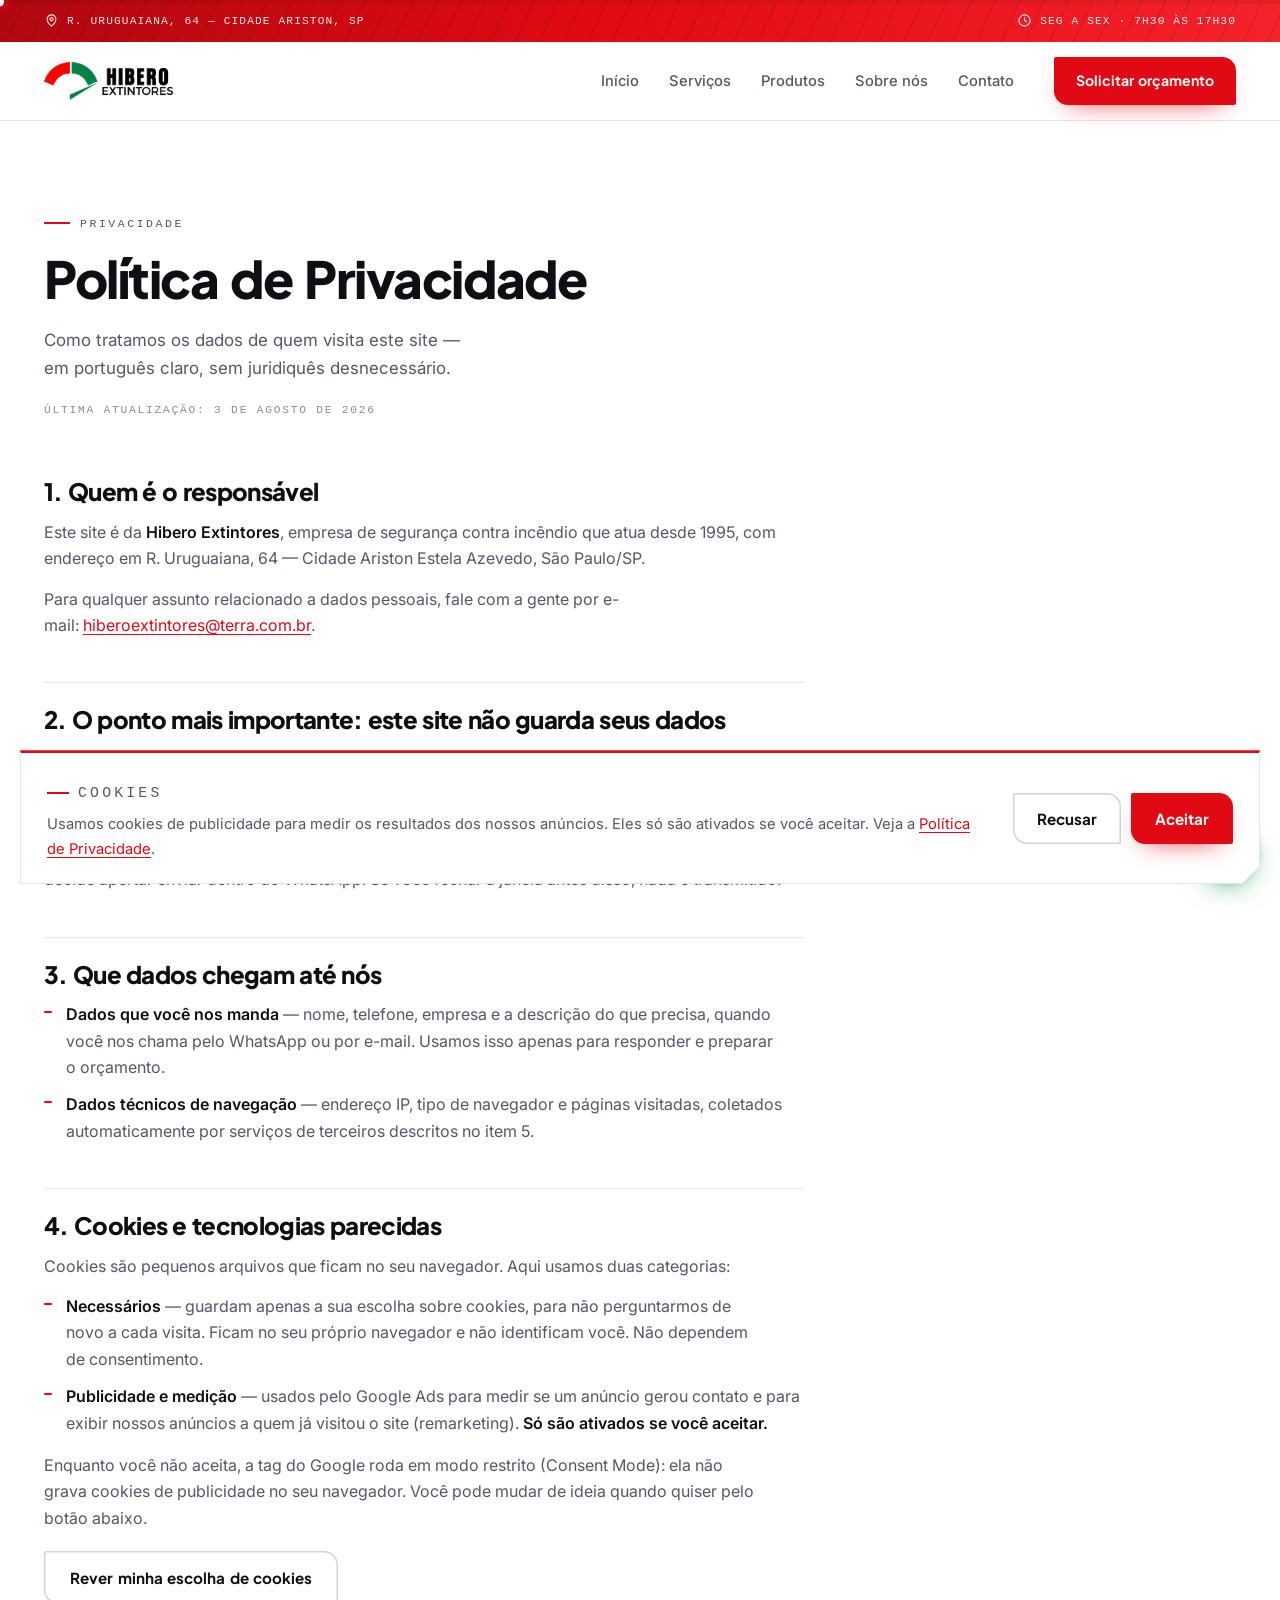
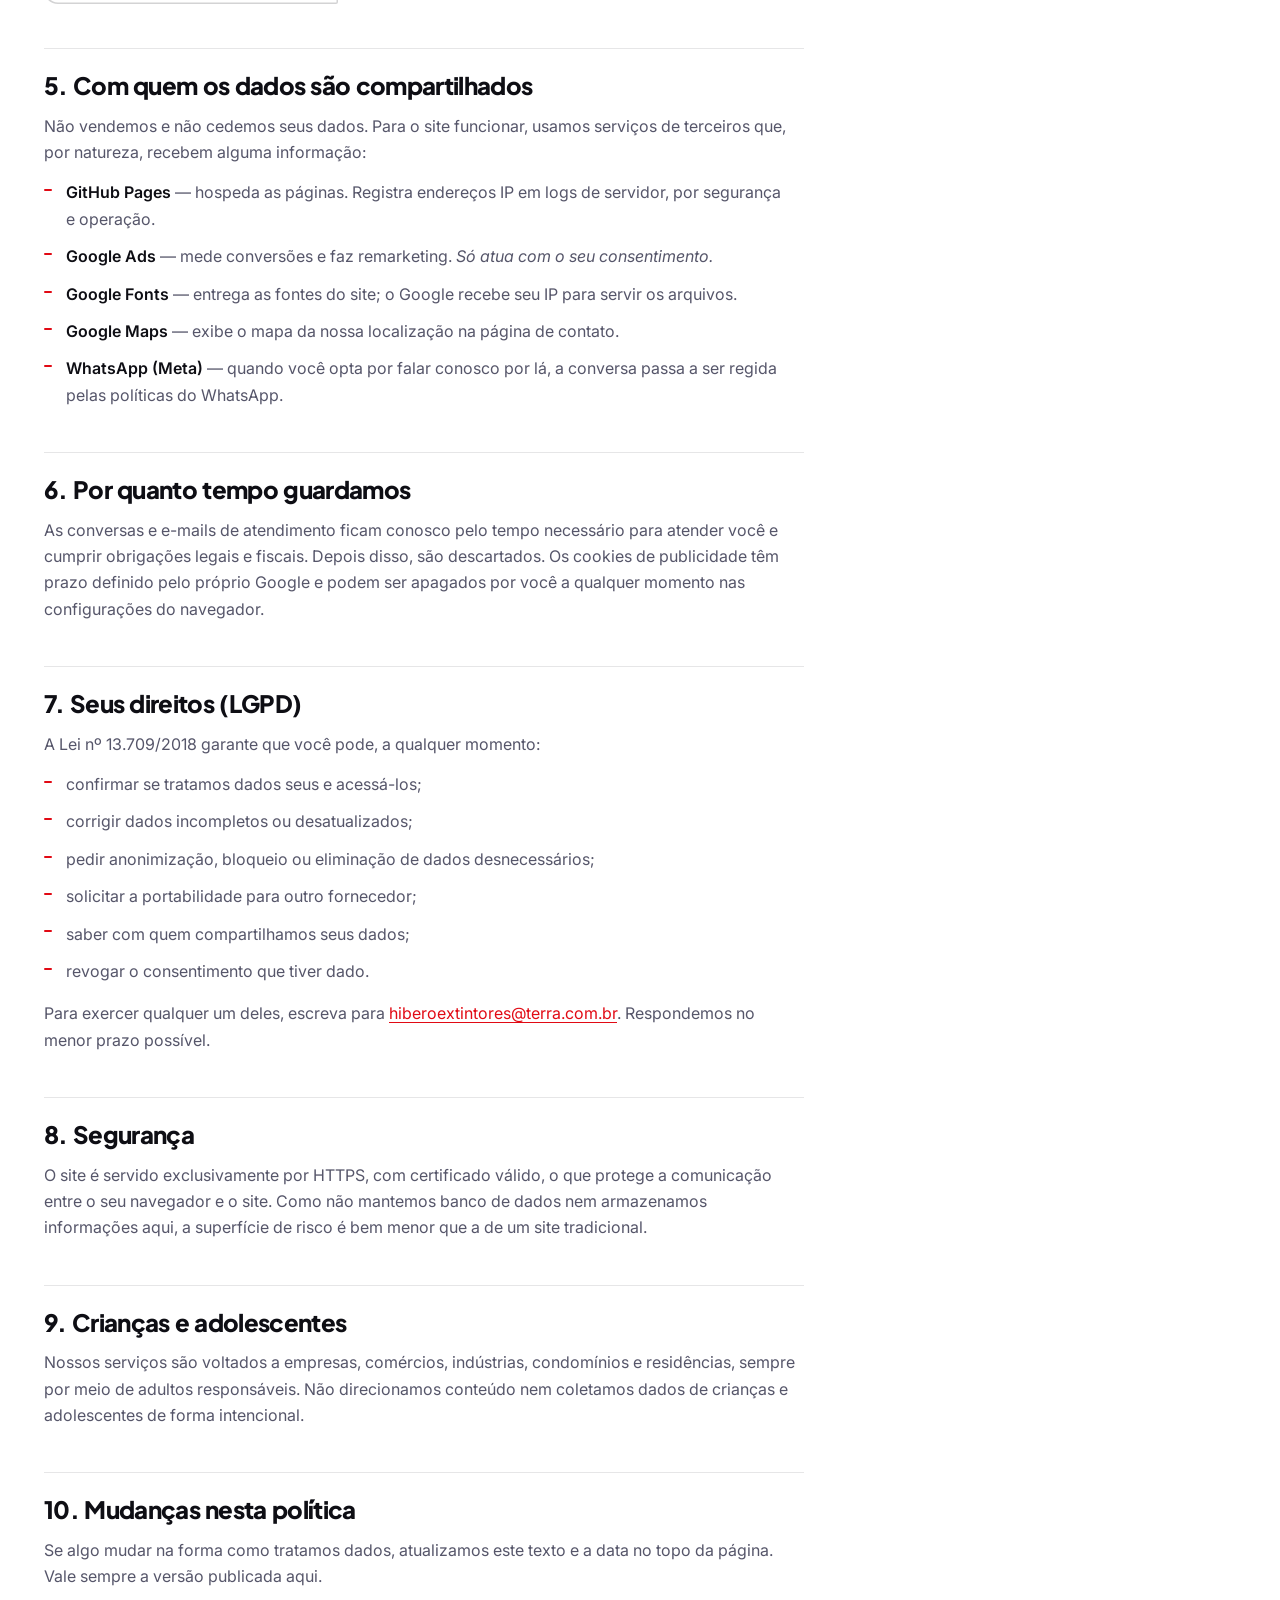
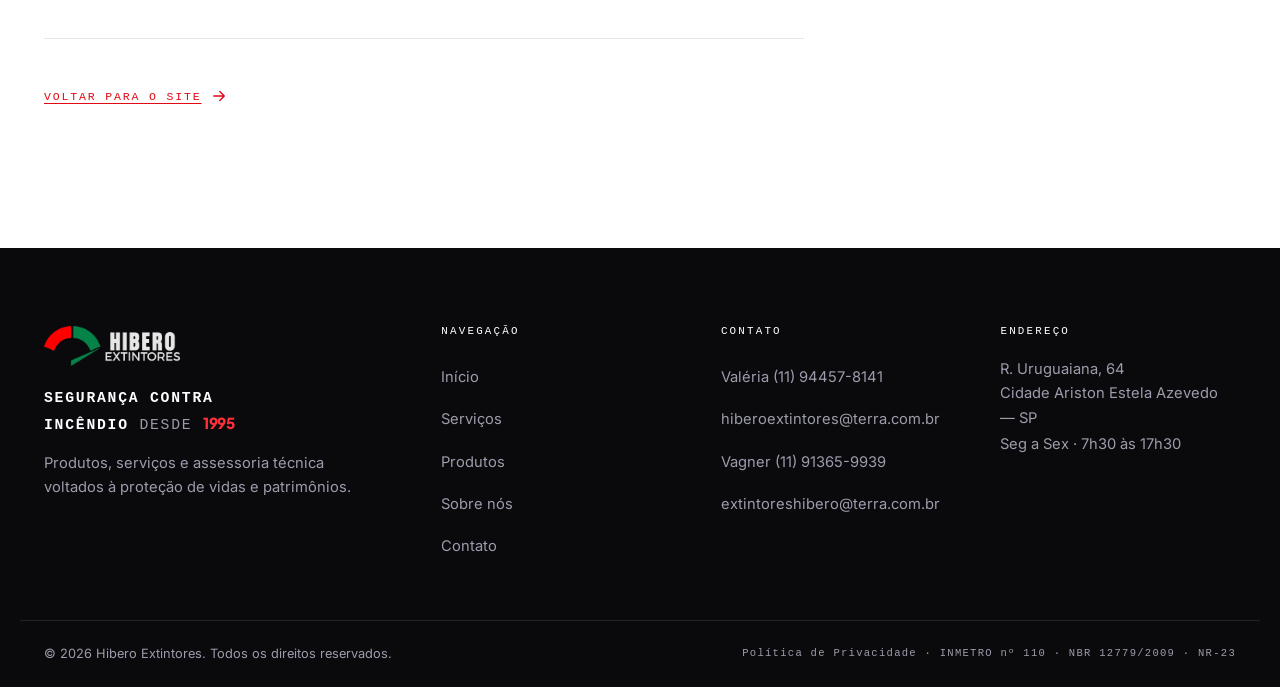
==== politica-de-privacidade.html @ 7c8c9830 "Politica de privacidade e aviso de cookies com Consent Mode v2 Consentimento nasce negado; cookie de" ====
<!DOCTYPE html>
<html lang="pt-BR">
<head>
  <meta charset="UTF-8">
  <meta name="viewport" content="width=device-width, initial-scale=1.0">

  <!-- Google tag (gtag.js) — Google Ads AW-18241339553, com Consent Mode v2.
       O consentimento começa NEGADO e só é liberado se o visitante aceitar. -->
  <script>
    window.dataLayer = window.dataLayer || [];
    function gtag(){dataLayer.push(arguments);}
    gtag('consent', 'default', {
      ad_storage: 'denied',
      ad_user_data: 'denied',
      ad_personalization: 'denied',
      analytics_storage: 'denied',
      wait_for_update: 500
    });
    try {
      if (localStorage.getItem('hibero:cookies') === 'aceito') {
        gtag('consent', 'update', {
          ad_storage: 'granted', ad_user_data: 'granted',
          ad_personalization: 'granted', analytics_storage: 'granted'
        });
      }
    } catch (e) {}
  </script>
  <script async src="https://www.googletagmanager.com/gtag/js?id=AW-18241339553"></script>
  <script>
    gtag('js', new Date());
    gtag('config', 'AW-18241339553');
  </script>

  <title>Política de Privacidade | Hibero Extintores</title>
  <meta name="description" content="Como a Hibero Extintores trata os dados de quem visita o site: o que é coletado, para quê, com quem é compartilhado e como exercer seus direitos pela LGPD.">
  <meta name="theme-color" content="#E10A14">
  <link rel="canonical" href="https://hiberoextintores.com.br/politica-de-privacidade.html">
  <meta name="robots" content="index, follow">

  <link rel="icon" type="image/png" sizes="32x32" href="img/favicon-32.png?v=1">
  <link rel="apple-touch-icon" href="img/favicon-180.png?v=1">

  <link rel="preconnect" href="https://fonts.googleapis.com">
  <link rel="preconnect" href="https://fonts.gstatic.com" crossorigin>
  <link href="https://fonts.googleapis.com/css2?family=Plus+Jakarta+Sans:wght@500;600;700;800&family=Inter:wght@400;500;600&display=swap" rel="stylesheet">

  <link rel="stylesheet" href="css/style.css?v=3">
</head>
<body>

<a class="skip-link" href="#conteudo">Pular para o conteúdo</a>
<div class="prog" aria-hidden="true"><i id="progBar"></i></div>

<div class="topbar">
  <div class="wrap topbar__in">
    <a class="topbar__item" href="index.html#contato">
      <svg viewBox="0 0 24 24" aria-hidden="true"><path d="M12 21s7-5.6 7-11a7 7 0 1 0-14 0c0 5.4 7 11 7 11Z"/><circle cx="12" cy="10" r="2.6"/></svg>
      R. Uruguaiana, 64 — Cidade Ariston, SP
    </a>
    <div class="topbar__right">
      <span class="topbar__item topbar__hours">
        <svg viewBox="0 0 24 24" aria-hidden="true"><circle cx="12" cy="12" r="9"/><path d="M12 7.4V12l3.4 2"/></svg>
        Seg a Sex · 7h30 às 17h30
      </span>
    </div>
  </div>
</div>

<header class="hdr" id="hdr">
  <div class="wrap hdr__in">
    <a class="hdr__logo" href="index.html" aria-label="Hibero Extintores — início">
      <img src="img/logo-hibero.png?v=1" alt="Hibero Extintores" width="1400" height="412">
    </a>
    <nav class="nav" id="nav" aria-label="Navegação principal">
      <a href="index.html#inicio">Início</a>
      <a href="index.html#servicos">Serviços</a>
      <a href="index.html#produtos">Produtos</a>
      <a href="index.html#sobre">Sobre nós</a>
      <a href="index.html#contato">Contato</a>
      <a class="btn btn--red nav__cta" href="index.html#contato">Solicitar orçamento</a>
    </nav>
    <a class="btn btn--red hdr__cta magnet" href="index.html#contato">Solicitar orçamento</a>
    <button class="burger" id="burger" aria-label="Abrir menu" aria-expanded="false" aria-controls="nav">
      <span></span><span></span><span></span>
    </button>
  </div>
</header>

<main id="conteudo">
  <section class="sec legal">
    <div class="wrap">
      <header class="sec__head">
        <p class="kicker is-in"><i></i>Privacidade</p>
        <h1>Política de Privacidade</h1>
        <p class="sec__lead">Como tratamos os dados de quem visita este site — em português claro, sem juridiquês desnecessário.</p>
        <p class="legal__date">Última atualização: 3 de agosto de 2026</p>
      </header>

      <div class="legal__body">

        <h2>1. Quem é o responsável</h2>
        <p>Este site é da <b>Hibero Extintores</b>, empresa de segurança contra incêndio que atua desde 1995, com endereço em R. Uruguaiana, 64 — Cidade Ariston Estela Azevedo, São Paulo/SP.</p>
        <!-- TODO cliente: incluir o CNPJ aqui quando for informado. -->
        <p>Para qualquer assunto relacionado a dados pessoais, fale com a gente por e-mail: <a href="mailto:hiberoextintores@terra.com.br">hiberoextintores@terra.com.br</a>.</p>

        <h2>2. O ponto mais importante: este site não guarda seus dados</h2>
        <p>Este site é composto apenas por páginas estáticas. <b>Não existe banco de dados, cadastro ou área de login.</b> Nada do que você digita aqui é gravado em servidor nosso.</p>
        <p>O formulário de contato funciona assim: ele monta uma mensagem com o que você preencheu e abre o <b>WhatsApp</b> com esse texto pronto. Os dados só saem do seu aparelho no momento em que <b>você</b> decide apertar enviar dentro do WhatsApp. Se você fechar a janela antes disso, nada é transmitido.</p>

        <h2>3. Que dados chegam até nós</h2>
        <ul class="legal__ul">
          <li><b>Dados que você nos manda</b> — nome, telefone, empresa e a descrição do que precisa, quando você nos chama pelo WhatsApp ou por e-mail. Usamos isso apenas para responder e preparar o orçamento.</li>
          <li><b>Dados técnicos de navegação</b> — endereço IP, tipo de navegador e páginas visitadas, coletados automaticamente por serviços de terceiros descritos no item 5.</li>
        </ul>

        <h2>4. Cookies e tecnologias parecidas</h2>
        <p>Cookies são pequenos arquivos que ficam no seu navegador. Aqui usamos duas categorias:</p>
        <ul class="legal__ul">
          <li><b>Necessários</b> — guardam apenas a sua escolha sobre cookies, para não perguntarmos de novo a cada visita. Ficam no seu próprio navegador e não identificam você. Não dependem de consentimento.</li>
          <li><b>Publicidade e medição</b> — usados pelo Google Ads para medir se um anúncio gerou contato e para exibir nossos anúncios a quem já visitou o site (remarketing). <b>Só são ativados se você aceitar.</b></li>
        </ul>
        <p>Enquanto você não aceita, a tag do Google roda em modo restrito (Consent Mode): ela não grava cookies de publicidade no seu navegador. Você pode mudar de ideia quando quiser pelo botão abaixo.</p>
        <p><button class="btn btn--outline" id="reabrirCookies" type="button">Rever minha escolha de cookies</button></p>

        <h2>5. Com quem os dados são compartilhados</h2>
        <p>Não vendemos e não cedemos seus dados. Para o site funcionar, usamos serviços de terceiros que, por natureza, recebem alguma informação:</p>
        <ul class="legal__ul">
          <li><b>GitHub Pages</b> — hospeda as páginas. Registra endereços IP em logs de servidor, por segurança e operação.</li>
          <li><b>Google Ads</b> — mede conversões e faz remarketing. <i>Só atua com o seu consentimento.</i></li>
          <li><b>Google Fonts</b> — entrega as fontes do site; o Google recebe seu IP para servir os arquivos.</li>
          <li><b>Google Maps</b> — exibe o mapa da nossa localização na página de contato.</li>
          <li><b>WhatsApp (Meta)</b> — quando você opta por falar conosco por lá, a conversa passa a ser regida pelas políticas do WhatsApp.</li>
        </ul>

        <h2>6. Por quanto tempo guardamos</h2>
        <p>As conversas e e-mails de atendimento ficam conosco pelo tempo necessário para atender você e cumprir obrigações legais e fiscais. Depois disso, são descartados. Os cookies de publicidade têm prazo definido pelo próprio Google e podem ser apagados por você a qualquer momento nas configurações do navegador.</p>

        <h2>7. Seus direitos (LGPD)</h2>
        <p>A Lei nº 13.709/2018 garante que você pode, a qualquer momento:</p>
        <ul class="legal__ul">
          <li>confirmar se tratamos dados seus e acessá-los;</li>
          <li>corrigir dados incompletos ou desatualizados;</li>
          <li>pedir anonimização, bloqueio ou eliminação de dados desnecessários;</li>
          <li>solicitar a portabilidade para outro fornecedor;</li>
          <li>saber com quem compartilhamos seus dados;</li>
          <li>revogar o consentimento que tiver dado.</li>
        </ul>
        <p>Para exercer qualquer um deles, escreva para <a href="mailto:hiberoextintores@terra.com.br">hiberoextintores@terra.com.br</a>. Respondemos no menor prazo possível.</p>

        <h2>8. Segurança</h2>
        <p>O site é servido exclusivamente por HTTPS, com certificado válido, o que protege a comunicação entre o seu navegador e o site. Como não mantemos banco de dados nem armazenamos informações aqui, a superfície de risco é bem menor que a de um site tradicional.</p>

        <h2>9. Crianças e adolescentes</h2>
        <p>Nossos serviços são voltados a empresas, comércios, indústrias, condomínios e residências, sempre por meio de adultos responsáveis. Não direcionamos conteúdo nem coletamos dados de crianças e adolescentes de forma intencional.</p>

        <h2>10. Mudanças nesta política</h2>
        <p>Se algo mudar na forma como tratamos dados, atualizamos este texto e a data no topo da página. Vale sempre a versão publicada aqui.</p>

        <p class="legal__back"><a class="lnk" href="index.html">Voltar para o site <svg viewBox="0 0 24 24"><path d="M5 12h13M13 6l6 6-6 6"/></svg></a></p>
      </div>
    </div>
  </section>
</main>

<footer class="ftr">
  <div class="wrap ftr__in">
    <div class="ftr__brand">
      <img src="img/logo-hibero-branco.png?v=1" alt="Hibero Extintores" width="1400" height="412">
      <p class="ftr__slogan"><b>Segurança contra incêndio</b> desde <em>1995</em></p>
      <p>Produtos, serviços e assessoria técnica voltados à proteção de vidas e patrimônios.</p>
    </div>

    <nav class="ftr__nav" aria-label="Navegação do rodapé">
      <h4>Navegação</h4>
      <a href="index.html#inicio">Início</a>
      <a href="index.html#servicos">Serviços</a>
      <a href="index.html#produtos">Produtos</a>
      <a href="index.html#sobre">Sobre nós</a>
      <a href="index.html#contato">Contato</a>
    </nav>

    <div class="ftr__col">
      <h4>Contato</h4>
      <a href="https://wa.me/5511944578141" target="_blank" rel="noopener">Valéria (11) 94457-8141</a>
      <a href="mailto:hiberoextintores@terra.com.br">hiberoextintores@terra.com.br</a>
      <a href="https://wa.me/5511913659939" target="_blank" rel="noopener">Vagner (11) 91365-9939</a>
      <a href="mailto:extintoreshibero@terra.com.br">extintoreshibero@terra.com.br</a>
    </div>

    <div class="ftr__col">
      <h4>Endereço</h4>
      <p>R. Uruguaiana, 64<br>Cidade Ariston Estela Azevedo — SP</p>
      <p>Seg a Sex · 7h30 às 17h30</p>
    </div>
  </div>

  <div class="wrap ftr__bar">
    <p>© <span id="yr">2026</span> Hibero Extintores. Todos os direitos reservados.</p>
    <p class="ftr__norms"><a href="politica-de-privacidade.html">Política de Privacidade</a> · INMETRO nº 110 · NBR 12779/2009 · NR-23</p>
  </div>
</footer>

<a class="wa" href="https://wa.me/5511944578141?text=Ol%C3%A1%2C%20vim%20pelo%20site%20e%20gostaria%20de%20um%20or%C3%A7amento." target="_blank" rel="noopener" aria-label="Falar no WhatsApp">
  <span class="wa__pulse" aria-hidden="true"></span>
  <svg viewBox="0 0 24 24" aria-hidden="true"><path d="M12 2a10 10 0 0 0-8.6 15L2 22l5.2-1.4A10 10 0 1 0 12 2Zm5.3 14.1c-.2.6-1.3 1.2-1.8 1.2-.5.1-1 .1-1.7-.1-.4-.1-.9-.3-1.5-.6a11 11 0 0 1-4.3-4c-.3-.5-.8-1.3-.8-2.5 0-1.2.6-1.8.9-2 .2-.3.5-.4.7-.4h.5c.2 0 .4 0 .6.5l.8 1.9c.1.2 0 .4-.1.5l-.3.4-.3.3c-.1.1-.2.3-.1.5.2.4.7 1.2 1.4 1.9.9.8 1.6 1 1.9 1.2.2.1.4 0 .5-.1l.8-.9c.2-.2.3-.2.5-.1l1.8.9c.3.1.4.2.5.3 0 .1 0 .4-.2 1Z"/></svg>
</a>

<button class="totop" id="totop" aria-label="Voltar ao topo"><svg viewBox="0 0 24 24"><path d="m6 14 6-6 6 6"/></svg></button>

<!-- Aviso de cookies -->
<div class="ck" id="ck" role="dialog" aria-live="polite" aria-label="Aviso de cookies" hidden>
  <div class="ck__in">
    <div class="ck__tx">
      <p class="ck__lb"><i></i>Cookies</p>
      <p>Usamos cookies de publicidade para medir os resultados dos nossos anúncios. Eles só são ativados se você aceitar. Veja a <a href="politica-de-privacidade.html">Política de Privacidade</a>.</p>
    </div>
    <div class="ck__btns">
      <button class="btn btn--outline" type="button" data-ck="recusado">Recusar</button>
      <button class="btn btn--red" type="button" data-ck="aceito">Aceitar</button>
    </div>
  </div>
</div>

<script src="js/main.js?v=3"></script>
</body>
</html>
---- css/style.css ----
/* =========================================================================
   Hibero Extintores — folha de estilo única

   Hierarquia de cor:
     PRIMÁRIA   vermelho da marca  — faixas, botões, acentos, tudo que vende
     SECUNDÁRIA branco / claro     — superfície dominante da página
     TERCIÁRIA  preto              — só três bandas de pontuação (produtos,
                                     clientes e rodapé) e tipografia
     APOIO      verde da marca     — confirmação (ticks, selo, status)

   O motion é sempre ligado por decisão de projeto: não há bloco
   prefers-reduced-motion desligando os loops. O cliente pediu explicitamente
   "usar e abusar" e a máquina dele tem "reduzir movimento" no sistema — se
   respeitássemos a media query, ele receberia a página parada.
   ========================================================================= */

:root{
  --red:      #E10A14;
  --red-2:    #B00810;
  --red-3:    #FF3039;
  --red-deep: #7A050B;
  --red-wash: #FFF2F2;
  --red-tint: rgba(225,10,20,.10);

  --white:    #FFFFFF;
  --paper:    #F5F6F9;
  --paper-2:  #ECEEF4;

  --ink:      #0A0A0D;
  --ink-2:    #101016;
  --ink-3:    #17171F;

  --tx:       #0E0E14;
  --tx-2:     #56566A;
  --tx-3:     #8B8B9C;
  --tx-on:    #ECECF2;
  --tx-on-2:  #9C9CAC;

  --line:     rgba(14,14,20,.10);
  --line-2:   rgba(14,14,20,.18);
  --line-on:  rgba(255,255,255,.10);
  --line-on2: rgba(255,255,255,.20);

  --green:    #00A24E;

  --mono: ui-monospace, SFMono-Regular, "SF Mono", Menlo, Consolas, monospace;
  --disp: "Plus Jakarta Sans", system-ui, sans-serif;
  --body: "Inter", system-ui, sans-serif;

  --wrap: 1240px;
  --ease:   cubic-bezier(.16,.84,.32,1);
  --ease-o: cubic-bezier(.22,1,.36,1);
  --ease-b: cubic-bezier(.34,1.56,.64,1);
}

*,*::before,*::after{ box-sizing:border-box; }

/* `clip` e NÃO `hidden`: overflow hidden no html/body cria um contêiner de
   rolagem e mata o position:sticky do header. */
html{ -webkit-text-size-adjust:100%; overflow-x:clip; }

body{
  margin:0; overflow-x:clip;
  background:var(--white);
  color:var(--tx);
  font-family:var(--body);
  font-size:16px; line-height:1.65;
  -webkit-font-smoothing:antialiased;
}

img{ max-width:100%; height:auto; display:block; }
a{ color:inherit; text-decoration:none; }
button{ font:inherit; color:inherit; }
p{ margin:0; }
ul{ margin:0; padding:0; list-style:none; }

/* A Plus Jakarta tem espaço estreito; com tracking negativo as palavras colam. */
/* `balance` distribui as linhas do título em vez de deixar uma palavra
   solta na última; `pretty` faz o mesmo com o texto corrido. */
h1,h2,h3,h4{
  font-family:var(--disp); font-weight:800; line-height:1.06;
  letter-spacing:-.028em; word-spacing:.08em; margin:0;
  text-wrap:balance;
}
p,li{ text-wrap:pretty; }

::selection{ background:var(--red); color:#fff; }

/* Parallax: o JS escreve --py e usamos a propriedade `translate`, que é
   independente de `transform`. Assim o deslocamento convive com keyframes
   que já animam transform no mesmo elemento (blob, float, etc.). */
[data-par]{ translate:0 var(--py,0px); will-change:translate; }

.wrap{ width:100%; max-width:var(--wrap); margin:0 auto; padding:0 24px; }

.skip-link{
  position:fixed; left:8px; top:8px; z-index:200;
  background:var(--red); color:#fff; padding:10px 16px; border-radius:8px;
  transform:translateY(-180%); transition:transform .3s var(--ease);
}
.skip-link:focus{ transform:none; }

:where(a,button,input,select,textarea,details>summary):focus-visible{
  outline:2px solid var(--red); outline-offset:3px; border-radius:4px;
}

/* ---------- barra de progresso de rolagem ---------- */
.prog{
  position:fixed; inset:0 0 auto 0; height:4px; z-index:130;
  background:rgba(14,14,20,.07); pointer-events:none;
}
.prog i{
  position:relative; display:block; height:100%; width:0%;
  background:linear-gradient(90deg,var(--red-2),var(--red) 55%,var(--red-3));
  box-shadow:0 0 16px rgba(225,10,20,.75);
}
.prog i::after{
  content:""; position:absolute; right:-4px; top:50%; transform:translateY(-50%);
  width:9px; height:9px; border-radius:50%; background:#fff;
  box-shadow:0 0 10px 3px rgba(225,10,20,.9);
}

/* =========================================================================
   BOTÕES
   ========================================================================= */
.btn{
  position:relative; display:inline-flex; align-items:center; justify-content:center; gap:10px;
  padding:14px 26px; border:0; border-radius:2px 14px 2px 14px; cursor:pointer;
  background:var(--red); color:#fff;
  font-family:var(--disp); font-weight:700; font-size:.95rem; letter-spacing:0; word-spacing:.1em;
  overflow:hidden; isolation:isolate; white-space:nowrap;
  transition:transform .4s var(--ease), box-shadow .4s var(--ease), color .3s;
  box-shadow:0 10px 26px -14px rgba(225,10,20,.9);
}
.btn::before{
  content:""; position:absolute; inset:0; z-index:-1; border-radius:inherit;
  background:var(--ink); transform:translateY(101%);
  transition:transform .5s var(--ease-o);
}
.btn:hover::before{ transform:translateY(0); }
.btn:hover{ transform:translateY(-3px); box-shadow:0 18px 34px -14px rgba(225,10,20,.75); }
.btn:active{ transform:translateY(-1px); }

.btn--outline{
  background:transparent; color:var(--tx); box-shadow:inset 0 0 0 1.5px var(--line-2);
}
.btn--outline::before{ background:var(--red); }
.btn--outline:hover{ color:#fff; box-shadow:inset 0 0 0 1.5px var(--red), 0 18px 34px -18px rgba(225,10,20,.7); }

.btn--ink{ background:var(--ink); color:#fff; box-shadow:0 12px 28px -14px rgba(0,0,0,.9); }
.btn--ink::before{ background:#fff; }
.btn--ink:hover{ color:var(--ink); }

.btn--lg{ padding:17px 32px; font-size:1rem; }
.btn--full{ width:100%; }
.btn__wa{ width:20px; height:20px; fill:currentColor; }

.lnk{
  display:inline-flex; align-items:center; gap:8px; margin-top:12px; padding:10px 0;
  font-family:var(--mono); font-size:.72rem; letter-spacing:.16em; text-transform:uppercase;
  color:var(--red);
}
.lnk svg{ width:18px; height:18px; fill:none; stroke:currentColor; stroke-width:1.8; stroke-linecap:round; stroke-linejoin:round; transition:transform .4s var(--ease); }
.lnk:hover svg{ transform:translateX(6px); }

/* =========================================================================
   KICKERS / CABEÇALHOS
   ========================================================================= */
.kicker{
  display:inline-flex; align-items:flex-start; gap:10px; margin:0 0 18px;
  font-family:var(--mono); font-size:.72rem; letter-spacing:.22em; text-transform:uppercase;
  color:var(--tx-2);
}
.kicker i{
  width:26px; height:2px; margin-top:.72em; flex:0 0 26px; display:block;
  background:var(--red); transform-origin:left; transform:scaleX(0);
  transition:transform .7s var(--ease-o) .1s;
}
.is-in .kicker i,.kicker.is-in i{ transform:scaleX(1); }
.kicker--red{ color:var(--red); }

.sec{ position:relative; padding:118px 0; background:var(--white); }
.sec--alt{ background:var(--paper); }
.sec--ink{ background:var(--ink); color:var(--tx-on); }
.sec--ink h2,.sec--ink h3{ color:#fff; }
.sec--ink .kicker{ color:var(--tx-on-2); }
.sec--ink .sec__lead{ color:var(--tx-on-2); }

.sec__head{ max-width:780px; margin-bottom:60px; }
.sec__head h2{ font-size:clamp(2.05rem,4.6vw,3.3rem); }
.sec__lead{ margin-top:22px; color:var(--tx-2); font-size:1.06rem; max-width:62ch; text-wrap:balance; }
.sec__head--center{ margin-left:auto; margin-right:auto; text-align:center; }
.sec__head--center .kicker{ justify-content:center; }
.sec__head--row{ display:flex; align-items:flex-end; justify-content:space-between; gap:32px; max-width:none; }
.sec__head--row h2{ max-width:16ch; }

/* título palavra a palavra + varredura de brilho.
   line-height:1.3 (em vez do 1.06 herdado de h1-h4): a Plus Jakarta Sans em
   800 tem ascent+descent ~1.26em — com 1.06 a caixa de cada palavra fica
   MENOR que a fonte precisa, e o overflow:hidden por palavra (necessário
   pro efeito de revelação) cortava a cauda do "ç" e o laço do "g". Medido
   pixel a pixel (hidden vs. overflow:visible da mesma palavra): o corte
   desaparece a partir de 1.28; 1.3 dá uma folga de segurança. */
.split{ line-height:1.3; }
.split span{ display:inline-block; overflow:hidden; vertical-align:top; }
.split span > i{
  display:inline-block; font-style:normal;
  transform:translateY(110%) rotate(4deg); opacity:0;
  transition:transform 1s var(--ease-o), opacity .8s ease;
  transition-delay:calc(var(--wi) * 62ms);
}
.split.is-in span > i{ transform:none; opacity:1; }

/* =========================================================================
   SISTEMA DE REVELAÇÃO — deslocamentos generosos, para a entrada ser VISTA
   ========================================================================= */
.reveal{
  opacity:0;
  transition:opacity .9s var(--ease-o), transform 1.05s var(--ease-o), clip-path .95s var(--ease-o), filter .9s ease;
  transform:translateY(46px);
}
.reveal--up  { transform:translateY(70px) scale(.97); }
.reveal--l   { transform:translateX(-70px); }
.reveal--r   { transform:translateX(70px); }
.reveal--zoom{ transform:scale(.86); filter:blur(6px); }
.reveal--clip{ clip-path:inset(0 100% 0 0); transform:translateY(24px); }
.reveal.is-in{ opacity:1; transform:none; clip-path:inset(0 0 0 0); filter:none; }

/* =========================================================================
   ÍCONES — caixa com canto cortado e aresta vermelha
   ========================================================================= */
.ico{
  width:56px; height:56px; flex:0 0 auto; position:relative;
  display:grid; place-items:center;
  background:var(--red-wash);
  clip-path:polygon(0 0, calc(100% - 15px) 0, 100% 15px, 100% 100%, 15px 100%, 0 calc(100% - 15px));
  box-shadow:inset 3px 0 0 var(--red);
  transition:background .4s var(--ease), box-shadow .4s;
}
.ico svg{ width:27px; height:27px; fill:none; stroke:var(--red); stroke-width:1.7; stroke-linecap:round; stroke-linejoin:round; transition:stroke .4s; }
.sec--ink .ico,.clients .ico{ background:rgba(255,255,255,.06); box-shadow:inset 3px 0 0 var(--red); }
.sec--ink .ico svg{ stroke:#fff; }

/* =========================================================================
   TOPBAR — faixa vermelha (primária)
   ========================================================================= */
.topbar{
  position:relative; z-index:101; overflow:hidden;
  background:linear-gradient(100deg,var(--red-2),var(--red) 46%,var(--red-3) 130%);
  color:#fff; font-size:.79rem;
}
.topbar::after{
  content:""; position:absolute; inset:0; pointer-events:none;
  background:repeating-linear-gradient(115deg,rgba(0,0,0,.14) 0 1px,transparent 1px 22px);
  animation:stripeSlide 18s linear infinite;
}
@keyframes stripeSlide{ to{ background-position:220px 0; } }
.topbar__in{ display:flex; align-items:center; justify-content:space-between; gap:20px; min-height:42px; position:relative; z-index:1; }
.topbar__right{ display:flex; align-items:center; gap:22px; }
.topbar__item{
  display:inline-flex; align-items:center; gap:8px; padding:11px 0; white-space:nowrap;
  font-family:var(--mono); font-size:.7rem; letter-spacing:.1em; text-transform:uppercase;
  color:rgba(255,255,255,.92); transition:color .25s, transform .25s var(--ease);
}
.topbar__item svg{ width:15px; height:15px; fill:none; stroke:currentColor; stroke-width:1.7; stroke-linecap:round; stroke-linejoin:round; }
.topbar__item svg.fill{ fill:currentColor; stroke:none; }
a.topbar__item:hover{ color:#fff; transform:translateY(-1px); }
.topbar__wa{ padding:9px 14px; border-radius:999px; background:rgba(0,0,0,.22); }

/* =========================================================================
   HEADER
   ========================================================================= */
/* z-index acima da topbar: o menu lateral mora dentro do header, então sem
   isso ele abriria POR BAIXO da faixa vermelha. */
.hdr{
  position:sticky; top:0; z-index:110;
  background:rgba(255,255,255,.82);
  backdrop-filter:blur(18px) saturate(160%);
  -webkit-backdrop-filter:blur(18px) saturate(160%);
  border-bottom:1px solid var(--line);
  transition:background .35s, box-shadow .35s;
}
.hdr__in{ display:flex; align-items:center; gap:26px; height:78px; transition:height .4s var(--ease); }
.hdr.is-stuck{ background:rgba(255,255,255,.95); box-shadow:0 14px 34px -26px rgba(14,14,20,.6); }
.hdr.is-stuck .hdr__in{ height:64px; }

.hdr__logo img{ height:38px; width:auto; transition:height .4s var(--ease), transform .4s var(--ease); }
.hdr.is-stuck .hdr__logo img{ height:32px; }
.hdr__logo:hover img{ transform:scale(1.04); }

.nav{ position:relative; display:flex; align-items:center; gap:2px; margin-left:auto; }
.nav__ink{
  position:absolute; left:0; top:50%; height:32px; width:0; margin-top:-16px;
  background:var(--red-tint); border-radius:999px; z-index:0;
  transition:transform .55s var(--ease-o), width .55s var(--ease-o), opacity .3s;
  opacity:0;
}
.nav__ink.is-on{ opacity:1; }
.nav > a{
  position:relative; z-index:1; padding:9px 14px; border-radius:999px;
  font-size:.92rem; font-weight:500; color:var(--tx-2);
  transition:color .3s;
}
.nav > a:hover{ color:var(--red); }
.nav > a.is-active{ color:var(--red); font-weight:600; }
.nav__cta{ display:none; }

.hdr__cta{ padding:12px 22px; font-size:.88rem; }

.burger{
  position:relative; display:none; width:46px; height:46px; margin-left:auto;
  background:transparent; border:1.5px solid var(--line-2); border-radius:12px;
  cursor:pointer; padding:0; place-items:center;
}
.burger span{ display:block; width:20px; height:2px; background:var(--tx); border-radius:2px; transition:transform .35s var(--ease), opacity .25s; }
.burger span + span{ margin-top:5px; }
/* as duas barras vão para o centro absoluto antes de girar: no grid elas
   cruzavam fora do meio e o "X" saía com cara de ">". */
.burger.is-open span:nth-child(1),
.burger.is-open span:nth-child(3){ position:absolute; top:50%; left:50%; margin:0; }
.burger.is-open span:nth-child(1){ transform:translate(-50%,-50%) rotate(45deg); }
.burger.is-open span:nth-child(2){ opacity:0; }
.burger.is-open span:nth-child(3){ transform:translate(-50%,-50%) rotate(-45deg); }

/* =========================================================================
   HERO — claro, com painel vermelho
   ========================================================================= */
.hero{
  position:relative; overflow:hidden;
  background:linear-gradient(175deg,var(--white) 0%,var(--paper) 62%,var(--paper-2) 100%);
  padding:clamp(38px,5vw,64px) 0 clamp(150px,15vw,190px);
}
.hero__dust{ position:absolute; inset:0; width:100%; height:100%; pointer-events:none; }
.hero__mesh{
  position:absolute; inset:0; pointer-events:none; opacity:.55;
  background-image:linear-gradient(var(--line) 1px,transparent 1px),linear-gradient(90deg,var(--line) 1px,transparent 1px);
  background-size:64px 64px;
  mask-image:radial-gradient(circle at 62% 40%, #000 5%, transparent 68%);
  -webkit-mask-image:radial-gradient(circle at 62% 40%, #000 5%, transparent 68%);
}
.hero__blob{
  position:absolute; right:-8%; top:-14%; width:52vw; height:52vw; max-width:760px; max-height:760px;
  pointer-events:none; border-radius:46% 54% 40% 60% / 52% 44% 56% 48%;
  background:radial-gradient(circle at 38% 34%, rgba(225,10,20,.16), rgba(225,10,20,.03) 62%, transparent 74%);
  animation:blob 22s ease-in-out infinite;
}
@keyframes blob{
  0%,100%{ border-radius:46% 54% 40% 60% / 52% 44% 56% 48%; transform:rotate(0) scale(1); }
  50%    { border-radius:60% 40% 56% 44% / 44% 58% 42% 56%; transform:rotate(12deg) scale(1.07); }
}
.hero__in{ position:relative; z-index:2; }

/* slogan principal — assinatura da marca, em selo (saiu da topbar) */
.hero__slogan{
  display:inline-flex; align-items:center; gap:0; margin:0 0 38px; overflow:hidden;
  background:#fff; border:1px solid var(--line);
  clip-path:polygon(0 0, 100% 0, 100% calc(100% - 12px), calc(100% - 12px) 100%, 0 100%);
  box-shadow:0 18px 40px -32px rgba(14,14,20,.7);
}
.hero__sloganRule{
  display:block; width:6px; align-self:stretch; background:linear-gradient(180deg,var(--red),var(--red-2));
  transform-origin:top; transform:scaleY(0);
  animation:ruleIn 1s var(--ease-o) .2s forwards;
}
@keyframes ruleIn{ to{ transform:scaleY(1); } }
.hero__sloganTx{
  padding:11px 4px 11px 18px;
  font-family:var(--mono); font-size:.7rem; letter-spacing:.2em; text-transform:uppercase;
  color:var(--tx-2);
}
.hero__slogan b{ color:var(--tx); font-weight:600; }
.hero__slogan em{
  font-style:normal; font-family:var(--disp); font-weight:800; font-size:1.15rem;
  letter-spacing:-.03em; color:var(--red); padding:0 20px 0 8px;
}

.hero__slides{ position:relative; min-height:min(452px,54vh); }

.slide{
  position:absolute; inset:0;
  display:grid; grid-template-columns:1.1fr .9fr; align-items:center; gap:48px;
  opacity:0; visibility:hidden; pointer-events:none;
  transition:opacity .8s var(--ease), visibility .8s;
}
.slide.is-active{ opacity:1; visibility:visible; pointer-events:auto; position:relative; }

.slide__text h1{ font-size:clamp(2.5rem,5.8vw,4.4rem); max-width:15ch; }
.slide__lead{ margin-top:24px; max-width:52ch; color:var(--tx-2); font-size:1.08rem; }
.slide__chips{ display:flex; flex-wrap:wrap; gap:9px; margin-top:28px; }
.slide__chips li{
  padding:8px 15px; border-radius:999px; border:1px solid var(--line-2);
  font-family:var(--mono); font-size:.68rem; letter-spacing:.12em; text-transform:uppercase;
  color:var(--tx-2); background:rgba(255,255,255,.7);
}
.slide.is-active .slide__lead,
.slide.is-active .slide__chips li,
.slide.is-active .kicker{ animation:fadeUp .85s var(--ease-o) both; }
.slide.is-active .kicker{ animation-delay:.05s; }
.slide.is-active .slide__lead{ animation-delay:.3s; }
.slide.is-active .slide__chips li{ animation-delay:calc(.4s + var(--i,0) * .08s); }
@keyframes fadeUp{ from{ opacity:0; transform:translateY(24px); } to{ opacity:1; transform:none; } }

.slide__art{ position:relative; margin:0; display:grid; place-items:center; min-height:340px; }
.art__panel{
  position:absolute; inset:5% 2% 5% 8%;
  background:linear-gradient(150deg,var(--red-2),var(--red) 52%,var(--red-3));
  clip-path:polygon(26% 0, 100% 0, 100% 74%, 74% 100%, 0 100%, 0 26%);
  box-shadow:0 44px 74px -40px rgba(225,10,20,.7);
}
/* moldura fina deslocada — dá profundidade e tira a cara de retângulo */
.art__panel::after{
  content:""; position:absolute; inset:14px;
  border:1px solid rgba(255,255,255,.34);
  clip-path:polygon(25% 0, 100% 0, 100% 75%, 75% 100%, 0 100%, 0 25%);
}
.slide.is-active .art__panel{ animation:panelIn 1.05s var(--ease-o) both; }
@keyframes panelIn{ from{ opacity:0; transform:translateX(38px) rotate(2deg); } to{ opacity:1; transform:none; } }
.art__ring{
  position:absolute; width:min(330px,74%); aspect-ratio:1; border-radius:50%;
  border:1.5px solid rgba(255,255,255,.38);
}
.art__ring--2{ width:min(430px,96%); border-style:dashed; border-color:rgba(255,255,255,.22); animation:spin 46s linear infinite; }
@keyframes spin{ to{ transform:rotate(360deg); } }
.slide__art img{
  position:relative; z-index:2; max-height:min(390px,44vh); width:auto;
  filter:drop-shadow(0 34px 44px rgba(0,0,0,.42));
}
.slide.is-active .slide__art img{ animation:artIn 1.2s var(--ease-o) both .16s, float 7s ease-in-out infinite 1.3s; }
@keyframes artIn{ from{ opacity:0; transform:translateY(40px) scale(.92); } to{ opacity:1; transform:none; } }
@keyframes float{ 0%,100%{ transform:translateY(0); } 50%{ transform:translateY(-15px); } }

.hero__bottom{ display:flex; align-items:center; justify-content:space-between; flex-wrap:wrap; gap:24px; margin-top:46px; }
.hero__actions{ display:flex; flex-wrap:wrap; gap:14px; }

.hero__dots{ display:flex; flex-wrap:wrap; gap:8px; }
.hero__dots button{
  position:relative; display:flex; align-items:center; gap:10px;
  padding:10px 17px 10px 15px; border:1px solid var(--line-2); border-radius:999px;
  background:rgba(255,255,255,.72); cursor:pointer; overflow:hidden;
  font-family:var(--mono); font-size:.68rem; letter-spacing:.14em; text-transform:uppercase; color:var(--tx-2);
  transition:color .3s, border-color .3s, background .3s;
}
.hero__dots button i{ width:7px; height:7px; border-radius:50%; background:var(--tx-3); transition:background .3s, transform .3s; }
.hero__dots button::after{
  content:""; position:absolute; left:0; bottom:0; height:2.5px; width:100%;
  background:var(--red); transform:scaleX(0); transform-origin:left;
}
.hero__dots button[aria-selected="true"]{ color:var(--tx); border-color:var(--red); background:#fff; }
.hero__dots button[aria-selected="true"] i{ background:var(--red); transform:scale(1.35); }
.hero__dots button[aria-selected="true"]::after{ animation:tick var(--dur,5000ms) linear forwards; }
@keyframes tick{ from{ transform:scaleX(0); } to{ transform:scaleX(1); } }

/* =========================================================================
   DIFERENCIAIS — cards brancos com aba vermelha numerada
   ========================================================================= */
.diffs{ position:relative; z-index:5; margin-top:clamp(-130px,-11vw,-92px); }
.diffs__grid{ display:grid; grid-template-columns:repeat(4,1fr); gap:18px; }

.diff{
  position:relative; padding:32px 26px 34px; overflow:hidden;
  background:#fff; border:1px solid var(--line);
  clip-path:polygon(0 0, 100% 0, 100% calc(100% - 26px), calc(100% - 26px) 100%, 0 100%);
  box-shadow:0 26px 60px -46px rgba(14,14,20,.55);
  transition:transform .55s var(--ease), box-shadow .5s, background .5s;
}
.diff::before{
  content:""; position:absolute; inset:0 auto 0 0; width:4px;
  background:linear-gradient(180deg,var(--red),var(--red-deep));
  transform:scaleY(0); transform-origin:top; transition:transform .65s var(--ease-o);
}
.diff.is-on::before,.diff:hover::before{ transform:scaleY(1); }
.diff.is-on,.diff:hover{ transform:translateY(-10px); box-shadow:0 40px 70px -44px rgba(225,10,20,.55); }
.diff__n{
  position:absolute; top:26px; right:24px;
  font-family:var(--mono); font-size:.74rem; letter-spacing:.14em; color:var(--tx-3);
  transition:color .4s;
}
.diff.is-on .diff__n{ color:var(--red); }
.diff.is-on .ico{ background:var(--red); box-shadow:inset 3px 0 0 var(--red-deep); }
.diff.is-on .ico svg{ stroke:#fff; }
.diff h3{ font-size:1.15rem; margin:22px 0 12px; }
.diff h3::after{ content:""; display:block; width:38px; height:2px; margin-top:14px; background:var(--line-2); transition:width .5s var(--ease-o), background .4s; }
.diff.is-on h3::after,.diff:hover h3::after{ width:76px; background:var(--red); }
.diff p{ font-size:.93rem; color:var(--tx-2); }
.diff__bar{ position:absolute; left:0; bottom:0; height:3px; width:100%; background:var(--red); transform:scaleX(0); transform-origin:left; }
.diff.is-on .diff__bar{ animation:tick 3000ms linear forwards; }

/* micro-animações por ícone */
.diff.is-on .ico--clock .hand-m{ transform-origin:12px 12px; animation:handSpin 3s linear infinite; }
.diff.is-on .ico--clock .hand-h{ transform-origin:12px 12px; animation:handSpin 18s linear infinite; }
@keyframes handSpin{ to{ transform:rotate(360deg); } }
.diff.is-on .ico--shield .tick{ stroke:#fff; stroke-dasharray:14; stroke-dashoffset:14; animation:draw 2.4s ease-in-out infinite; }
@keyframes draw{ 0%{ stroke-dashoffset:14; } 40%,80%{ stroke-dashoffset:0; } 100%{ stroke-dashoffset:14; } }
.diff.is-on .ico--tag svg{ transform-origin:70% 70%; animation:tagSwing 2.6s ease-in-out infinite; }
@keyframes tagSwing{ 0%,100%{ transform:rotate(0); } 25%{ transform:rotate(-10deg); } 60%{ transform:rotate(7deg); } }
.diff.is-on .ico--tag .hole{ animation:holePop 2.6s ease-in-out infinite; }
@keyframes holePop{ 0%,100%{ fill:transparent; } 40%{ fill:#fff; } }
.diff.is-on .ico--stamp .doc{ animation:stampHit 2.8s var(--ease-o) infinite; }
@keyframes stampHit{ 0%,60%,100%{ transform:none; } 68%{ transform:translateY(-2.5px) scale(1.04); } 76%{ transform:translateY(1px) scale(.99); } }
.diff.is-on .ico--stamp .line1{ stroke-dasharray:6; stroke-dashoffset:6; animation:draw2 2.8s ease-in-out infinite; }
.diff.is-on .ico--stamp .line2{ stroke-dasharray:6; stroke-dashoffset:6; animation:draw2 2.8s ease-in-out infinite .25s; }
@keyframes draw2{ 0%{ stroke-dashoffset:6; } 45%,85%{ stroke-dashoffset:0; } 100%{ stroke-dashoffset:6; } }

/* =========================================================================
   FAIXA — serviços fixos (chamativos) + normas em carrossel
   ========================================================================= */
.strip{ padding:96px 0 0; background:var(--white); }
.strip__label{
  font-family:var(--mono); font-size:.72rem; letter-spacing:.24em; text-transform:uppercase;
  color:var(--tx-3); margin-bottom:22px;
}
.strip__grid{ display:grid; grid-template-columns:repeat(3,1fr); gap:0; border-top:1px solid var(--line); border-left:1px solid var(--line); }

.tile{
  position:relative; display:flex; align-items:center; gap:16px; overflow:hidden;
  padding:30px 26px; border-right:1px solid var(--line); border-bottom:1px solid var(--line);
  transition:color .45s var(--ease);
}
.tile::before{
  content:""; position:absolute; inset:0; z-index:0;
  background:linear-gradient(120deg,var(--red-2),var(--red) 60%,var(--red-3));
  transform:translateY(100%); transition:transform .55s var(--ease-o);
}
.tile:hover::before{ transform:translateY(0); }
.tile:hover{ color:#fff; }
.tile b{
  position:relative; z-index:1; font-family:var(--mono); font-weight:500;
  font-size:.76rem; letter-spacing:.14em; color:var(--red); transition:color .45s;
}
.tile:hover b{ color:rgba(255,255,255,.8); }
.tile span{
  position:relative; z-index:1; flex:1;
  font-family:var(--disp); font-weight:800; letter-spacing:-.025em;
  font-size:clamp(1.05rem,1.7vw,1.35rem);
}
.tile i{
  position:relative; z-index:1; width:26px; height:2px; background:var(--red);
  transform-origin:right; transform:scaleX(.45); transition:transform .5s var(--ease-o), background .45s;
}
.tile:hover i{ transform:scaleX(1); background:#fff; }
/* brilho lento percorrendo os tiles, para a faixa não ficar parada */
.tile::after{
  content:""; position:absolute; inset:0; z-index:0; pointer-events:none;
  background:linear-gradient(105deg,transparent 42%,rgba(225,10,20,.10) 50%,transparent 58%);
  transform:translateX(-120%);
  animation:tileShine 5.5s ease-in-out infinite;
  animation-delay:calc(var(--ti,0) * .55s);
}
@keyframes tileShine{ 0%{ transform:translateX(-120%); } 55%,100%{ transform:translateX(120%); } }

/* --- normas rotacionando --- */
.norms{ margin-top:64px; padding:34px 0 44px; background:var(--ink); color:var(--tx-on); overflow:hidden; }
.norms__head{ display:flex; align-items:center; justify-content:space-between; gap:20px; margin-bottom:24px; }
.norms__label{ font-family:var(--mono); font-size:.72rem; letter-spacing:.24em; text-transform:uppercase; color:var(--tx-on-2); }
.norms__nav{ display:flex; gap:8px; }
.norms__nav button{
  width:44px; height:44px; border-radius:50%; cursor:pointer; display:grid; place-items:center;
  background:transparent; border:1px solid var(--line-on2);
  transition:background .3s, border-color .3s, transform .3s var(--ease);
}
.norms__nav button svg{ width:17px; height:17px; fill:none; stroke:#fff; stroke-width:1.8; stroke-linecap:round; stroke-linejoin:round; }
.norms__nav button:hover{ background:var(--red); border-color:var(--red); transform:translateY(-2px); }
.norms__view{ overflow:hidden; }
.norms__track{
  display:flex; gap:16px; will-change:transform;
  padding:0 max(24px,calc((100vw - var(--wrap)) / 2 + 24px));
  transition:transform .8s var(--ease-o);
}
.norm{
  flex:0 0 clamp(230px,26vw,290px); position:relative; overflow:hidden;
  padding:22px 22px 24px; background:var(--ink-3); border:1px solid var(--line-on);
  clip-path:polygon(0 0, 100% 0, 100% calc(100% - 18px), calc(100% - 18px) 100%, 0 100%);
  transition:transform .5s var(--ease), border-color .4s, background .4s;
}
.norm::before{ content:""; position:absolute; inset:0 auto 0 0; width:3px; background:var(--red); }
.norm:hover{ transform:translateY(-6px); background:#1C1C26; border-color:var(--line-on2); }
.norm b{ display:block; font-family:var(--disp); font-weight:800; font-size:1.28rem; color:#fff; letter-spacing:-.02em; }
.norm span{ display:block; margin-top:2px; font-family:var(--mono); font-size:.72rem; letter-spacing:.14em; color:var(--red-3); }
.norm p{ margin-top:12px; font-size:.86rem; color:var(--tx-on-2); }

/* =========================================================================
   SERVIÇOS — destaque + cards editoriais (nada de card genérico)
   ========================================================================= */
.feat{
  display:grid; grid-template-columns:1.08fr .92fr; gap:48px; align-items:center;
  padding:46px; margin-bottom:26px; position:relative; overflow:hidden;
  background:var(--paper);
  clip-path:polygon(0 0, 100% 0, 100% calc(100% - 40px), calc(100% - 40px) 100%, 0 100%);
}
.feat::before{ content:""; position:absolute; inset:0 auto 0 0; width:5px; background:linear-gradient(180deg,var(--red),transparent); }
.feat__text h3{ font-size:clamp(1.65rem,3vw,2.25rem); margin-bottom:18px; }
.feat__text > p{ color:var(--tx-2); }
.ticks{ margin:26px 0 30px; display:grid; gap:12px; }
.ticks li{ position:relative; padding-left:32px; font-size:.95rem; }
.ticks li::before{
  content:""; position:absolute; left:0; top:.35em; width:18px; height:18px; border-radius:50%;
  background:rgba(0,162,78,.12); box-shadow:inset 0 0 0 1.5px rgba(0,162,78,.5);
}
.ticks li::after{
  content:""; position:absolute; left:5px; top:.68em; width:8px; height:4px;
  border-left:2px solid var(--green); border-bottom:2px solid var(--green); transform:rotate(-45deg);
}
.feat__art{ position:relative; margin:0; display:grid; place-items:center; min-height:330px; }
.feat__panel{
  position:absolute; inset:2% 4%;
  background:linear-gradient(210deg,var(--red-2),var(--red) 52%,var(--red-3));
  clip-path:polygon(0 0, 74% 0, 100% 26%, 100% 100%, 26% 100%, 0 74%);
  box-shadow:0 44px 74px -44px rgba(225,10,20,.75);
}
.feat__panel::after{
  content:""; position:absolute; inset:14px; border:1px solid rgba(255,255,255,.32);
  clip-path:polygon(0 0, 75% 0, 100% 25%, 100% 100%, 25% 100%, 0 75%);
}
.feat__ring{
  position:absolute; z-index:1; width:min(300px,72%); aspect-ratio:1; border-radius:50%;
  border:1.5px dashed rgba(255,255,255,.28); animation:spin 52s linear infinite;
}
.feat__art img{ position:relative; z-index:2; max-height:330px; width:auto; filter:drop-shadow(0 26px 40px rgba(0,0,0,.45)); }
.feat__chip{
  position:absolute; z-index:3; left:-8%; bottom:7%;
  display:flex; flex-direction:column; gap:2px; padding:13px 20px;
  background:#fff; box-shadow:0 22px 44px -26px rgba(14,14,20,.85);
  clip-path:polygon(0 0, 100% 0, 100% calc(100% - 12px), calc(100% - 12px) 100%, 0 100%);
  font-family:var(--mono); font-size:.62rem; letter-spacing:.14em; text-transform:uppercase; color:var(--tx-2);
  animation:chipFloat 5.5s ease-in-out infinite;
}
.feat__chip b{ font-family:var(--disp); font-size:1.15rem; font-weight:800; letter-spacing:-.02em; color:var(--red); }
@keyframes chipFloat{ 0%,100%{ transform:translateY(0); } 50%{ transform:translateY(-9px); } }

.cards{ display:grid; grid-template-columns:repeat(4,1fr); gap:18px; counter-reset:c; }

.card{
  position:relative; counter-increment:c; overflow:hidden;
  padding:28px 26px 62px; background:#fff;
  border:1px solid var(--line);
  clip-path:polygon(0 0, 100% 0, 100% calc(100% - 24px), calc(100% - 24px) 100%, 0 100%);
  transition:transform .55s var(--ease), box-shadow .5s, border-color .4s;
}
.card::before{
  content:""; position:absolute; inset:auto 0 0 0; height:3px;
  background:linear-gradient(90deg,var(--red),var(--red-3));
  transform:scaleX(0); transform-origin:left; transition:transform .6s var(--ease-o);
}
/* numeral fantasma: dá peso editorial e tira a cara de card padrão */
.card::after{
  content:counter(c,decimal-leading-zero);
  position:absolute; right:-6px; bottom:-24px; pointer-events:none;
  font-family:var(--disp); font-weight:800; font-size:6.2rem; line-height:1;
  letter-spacing:-.06em; color:var(--tx); opacity:.045;
  transition:opacity .5s, color .5s, transform .6s var(--ease-o);
}
.card:hover::after{ opacity:.12; color:var(--red); transform:translateY(-6px); }
.card__top{ position:relative; z-index:1; display:flex; align-items:flex-start; justify-content:space-between; }
.card__top::after{
  content:counter(c,decimal-leading-zero);
  font-family:var(--mono); font-size:.76rem; letter-spacing:.14em; color:var(--tx-3);
  transition:color .4s, transform .5s var(--ease);
}
.card h3,.card p{ position:relative; z-index:1; }
.card h3{ font-size:1.1rem; margin:22px 0 0; }
.card h3::after{ content:""; display:block; width:100%; height:1px; margin:15px 0; background:var(--line); }
.card p{ font-size:.91rem; color:var(--tx-2); }
.card__go{
  position:absolute; left:26px; bottom:24px;
  width:34px; height:34px; display:grid; place-items:center; border-radius:50%;
  background:var(--red-wash);
  opacity:0; transform:translateX(-12px);
  transition:opacity .45s, transform .5s var(--ease-o), background .4s;
}
.card__go svg{ width:17px; height:17px; fill:none; stroke:var(--red); stroke-width:1.9; stroke-linecap:round; stroke-linejoin:round; }
.card:hover{ transform:translateY(-10px); border-color:transparent; box-shadow:0 40px 70px -44px rgba(225,10,20,.6); }
.card:hover::before{ transform:scaleX(1); }
.card:hover .card__top::after{ color:var(--red); transform:translateY(-2px); }
.card:hover .ico{ background:var(--red); box-shadow:inset 3px 0 0 var(--red-deep); }
.card:hover .ico svg{ stroke:#fff; animation:nudge .6s var(--ease-o); }
@keyframes nudge{ 40%{ transform:translateY(-4px) scale(1.08); } }
.card:hover .card__go{ opacity:1; transform:none; }

/* =========================================================================
   CLASSES DE INCÊNDIO
   ========================================================================= */
.classes{
  background:#fff; border:1px solid var(--line); overflow:hidden;
  clip-path:polygon(0 0, 100% 0, 100% calc(100% - 40px), calc(100% - 40px) 100%, 0 100%);
  box-shadow:0 40px 80px -60px rgba(14,14,20,.5);
}
.classes__tabs{ position:relative; display:grid; grid-template-columns:repeat(5,1fr); border-bottom:1px solid var(--line); }
.classes__tabs button{
  position:relative; display:flex; flex-direction:column; align-items:center; gap:2px;
  padding:24px 10px 22px; background:transparent; border:0; cursor:pointer;
  transition:background .3s, color .3s; color:var(--tx-2);
}
.classes__tabs button + button{ border-left:1px solid var(--line); }
.classes__tabs button b{ font-family:var(--disp); font-size:1.8rem; font-weight:800; line-height:1; color:var(--tx); transition:color .3s, transform .4s var(--ease-b); }
.classes__tabs button span{ font-family:var(--mono); font-size:.66rem; letter-spacing:.16em; text-transform:uppercase; }
.classes__tabs button:hover{ background:var(--red-wash); }
/* a letra ativa assume a cor real da classe — reforça o A → B → C */
.classes__tabs button.is-active b{ color:var(--red); transform:translateY(-3px) scale(1.12); }
.classes__tabs button:nth-child(1).is-active b{ color:#00A24E; }
.classes__tabs button:nth-child(2).is-active b{ color:#E10A14; }
.classes__tabs button:nth-child(3).is-active b{ color:#1B6FD1; }
.classes__tabs button:nth-child(4).is-active b{ color:#EFA400; }
.classes__tabs button:nth-child(5).is-active b{ color:#15151D; }
.classes__ink{
  position:absolute; bottom:-1px; left:0; height:3px; width:20%;
  background:var(--red);
  transition:transform .55s var(--ease-o), background .45s;
}

.classes__stage{
  position:relative; display:grid; grid-template-columns:250px 1fr; gap:54px; align-items:center;
  padding:44px 50px 46px; min-height:360px; overflow:hidden;
}
/* min-height é ajustada pelo JS para o painel mais alto; o valor aqui é só
   a rede de segurança se o JS não rodar. */
.classes__panels{ position:relative; min-height:170px; }
.classes__panel{
  position:absolute; top:0; left:0; right:0;
  opacity:0; visibility:hidden;
  transition:opacity .24s ease, visibility .24s;
}
/* o que sai some ANTES de o que entra aparecer — se os dois cruzarem no
   mesmo instante, os dois textos ficam sobrepostos e parece quebrado. */
.classes__panel.is-on{
  opacity:1; visibility:visible;
  transition:opacity .5s var(--ease-o) .24s, visibility 0s;
}
/* letra da classe como marca d'água — ocupa o vazio à direita */
.classes__panel::before{
  content:attr(data-letter); position:absolute; right:-2%; top:50%;
  transform:translateY(-50%); pointer-events:none;
  font-family:var(--disp); font-weight:800; font-size:clamp(180px,21vw,300px); line-height:.78;
  letter-spacing:-.06em; color:var(--red); opacity:.06;
}
.classes__panel h3{ position:relative; font-size:clamp(1.55rem,3vw,2.15rem); margin-bottom:14px; }
.classes__panel p{ position:relative; color:var(--tx-2); font-size:1.03rem; max-width:50ch; }

/* agente extintor indicado por classe */
.agents{ position:relative; margin-top:24px; }
.agents__lb{
  display:block; margin-bottom:11px;
  font-family:var(--mono); font-size:.66rem; letter-spacing:.2em; text-transform:uppercase; color:var(--tx-3);
}
.agents ul{ display:flex; flex-wrap:wrap; gap:8px; }
.agents li{
  padding:8px 15px; background:#fff; border:1px solid var(--line);
  clip-path:polygon(0 0, 100% 0, 100% calc(100% - 9px), calc(100% - 9px) 100%, 0 100%);
  font-family:var(--mono); font-size:.68rem; letter-spacing:.1em; text-transform:uppercase; color:var(--tx);
  transition:border-color .3s, transform .35s var(--ease), color .3s;
}
.agents li:hover{ border-color:var(--red); color:var(--red); transform:translateY(-2px); }
.classes__panel.is-on .agents{ animation:fadeUp .7s var(--ease-o) both .34s; }

/* CTA fixo da seção — não troca junto com a classe */
.classes__cta{
  display:flex; align-items:center; flex-wrap:wrap; gap:18px;
  margin-top:30px; padding-top:26px; border-top:1px solid var(--line);
}
.classes__cta p{ flex:1 1 220px; min-width:0; color:var(--tx-2); font-size:.92rem; }
.classes__panel.is-on h3,.classes__panel.is-on p{ animation:fadeUp .7s var(--ease-o) both .26s; }

/* ---- extintor em SVG: um só, com o selo morfando entre as classes ----
   Redesenhado do zero em vetor: a arte antiga era um PNG chapado e não
   permitia trocar a classe sem trocar a imagem inteira.                 */
.classes__art{ margin:0; position:relative; display:grid; place-items:center; }
.ext{ width:100%; max-width:198px; height:auto; overflow:visible; animation:extFloat 6.5s ease-in-out infinite; }
@keyframes extFloat{ 0%,100%{ transform:translateY(0); } 50%{ transform:translateY(-13px); } }

.ext__shadow{
  fill:rgba(14,14,20,.13); transform-box:view-box; transform-origin:100px 452px;
  animation:extShadow 6.5s ease-in-out infinite;
}
@keyframes extShadow{ 0%,100%{ transform:scaleX(1); opacity:.9; } 50%{ transform:scaleX(.88); opacity:.55; } }

.ext__body{ fill:url(#extBody); }
.ext__gloss{ fill:rgba(255,255,255,.28); }
.ext__ring{ fill:rgba(0,0,0,.2); }
.ext__base{ fill:url(#extBase); }
.ext__neck{ fill:url(#extNeck); }
.ext__valve{ fill:url(#extDark); }
.ext__lever,.ext__grip,.ext__hose{ fill:none; stroke:#15151E; stroke-linecap:round; stroke-linejoin:round; }
.ext__lever{ stroke-width:11; }
.ext__grip{ stroke-width:9; }
.ext__hose{ stroke-width:11; }
.ext__nozzle{ fill:#1B1B26; }
.ext__gaugeR{ fill:#2A2A34; }
.ext__gaugeF{ fill:#F5F6F9; }
.ext__gaugeArc{ fill:none; stroke:var(--green); stroke-width:3; stroke-linecap:round; }
.ext__needle{
  fill:none; stroke:var(--red); stroke-width:2.6; stroke-linecap:round;
  transform-box:view-box; transform-origin:140px 60px;
  animation:needleSwing 3.6s ease-in-out infinite;
}
@keyframes needleSwing{ 0%,100%{ transform:rotate(-16deg); } 50%{ transform:rotate(12deg); } }
.ext__label{ fill:#FBFBF7; stroke:rgba(14,14,20,.16); stroke-width:1.5; }
.ext__labelLines rect{ fill:rgba(14,14,20,.2); }

.badge{
  opacity:0; pointer-events:none;
  transform:scale(.5) rotate(-32deg);
  transform-box:view-box; transform-origin:100px 249px;
  transition:opacity .4s var(--ease-o), transform .62s var(--ease-b);
}
.badge.is-on{ opacity:1; transform:none; }
.badge__sh{ fill:var(--bc,#00A24E); }
.badge__tx{
  fill:#fff; font-family:var(--disp); font-weight:800; font-size:30px;
  text-anchor:middle; letter-spacing:-.02em;
}
.badge__tx--sm{ font-size:22px; }
.badge[data-c="0"]{ --bc:#00A24E; }
.badge[data-c="1"]{ --bc:#E10A14; }
.badge[data-c="2"]{ --bc:#1B6FD1; }
.badge[data-c="3"]{ --bc:#EFA400; }
.badge[data-c="4"]{ --bc:#15151D; }

/* =========================================================================
   PRODUTOS (faixa preta)
   ========================================================================= */
.carou__nav{ display:flex; gap:10px; flex:0 0 auto; }
.carou__nav button{
  width:50px; height:50px; border-radius:50%; cursor:pointer;
  background:transparent; border:1px solid var(--line-on2); display:grid; place-items:center;
  transition:background .3s, border-color .3s, transform .3s var(--ease);
}
.carou__nav button svg{ width:20px; height:20px; fill:none; stroke:#fff; stroke-width:1.8; stroke-linecap:round; stroke-linejoin:round; }
.carou__nav button:hover:not(:disabled){ background:var(--red); border-color:var(--red); transform:translateY(-3px); }
.carou__nav button:disabled{ opacity:.28; cursor:default; }

.carou{ overflow:hidden; padding:6px 0 10px; cursor:grab; }
.carou.is-drag{ cursor:grabbing; }
.carou__track{
  display:flex; gap:20px; will-change:transform;
  padding:0 max(24px,calc((100vw - var(--wrap)) / 2 + 24px));
  transition:transform .8s var(--ease-o);
}

.prod{
  flex:0 0 344px; position:relative; overflow:hidden;
  background:var(--ink-2); border:1px solid var(--line-on);
  clip-path:polygon(0 0, 100% 0, 100% calc(100% - 26px), calc(100% - 26px) 100%, 0 100%);
  transition:transform .55s var(--ease), border-color .4s, background .4s;
}
.prod:hover{ transform:translateY(-10px); border-color:var(--line-on2); background:var(--ink-3); }
/* painel da foto em BRANCO: as fotos foram recortadas de fundo branco,
   então assentam melhor aqui do que sobre o preto do card. */
.prod figure{
  margin:0; height:238px; display:grid; place-items:center; padding:26px; position:relative;
  background:linear-gradient(180deg,#FFFFFF 0%,#FFFFFF 58%,#EFF1F5 100%);
  overflow:hidden;
}
.prod figure::before{
  content:""; position:absolute; inset:0; pointer-events:none;
  background:radial-gradient(circle at 50% 108%, rgba(225,10,20,.12), transparent 62%);
}
.prod figure::after{ content:""; position:absolute; inset:auto 0 0 0; height:3px; background:linear-gradient(90deg,var(--red-2),var(--red),var(--red-3)); }
.prod figure img{ position:relative; max-height:184px; width:auto; filter:drop-shadow(0 16px 20px rgba(14,14,20,.28)); transition:transform .65s var(--ease); }
.prod:hover figure img{ transform:translateY(-8px) scale(1.06); }
.prod__body{ padding:26px 24px 28px; }
.prod__body h3{ font-size:1.1rem; margin-bottom:16px; min-height:2.3em; color:#fff; }
.prod__body ul{ display:grid; gap:8px; }
.prod__body li{ position:relative; padding-left:17px; font-size:.88rem; color:var(--tx-on-2); }
.prod__body li::before{ content:""; position:absolute; left:0; top:.6em; width:7px; height:2px; border-radius:1px; background:var(--red); }

/* =========================================================================
   SOBRE
   ========================================================================= */
.about{ display:grid; grid-template-columns:1.05fr .95fr; gap:66px; align-items:start; }
.about__text h2{ font-size:clamp(2.05rem,4.2vw,3.1rem); margin-bottom:26px; }
.about__text > p{ color:var(--tx-2); margin-bottom:18px; }

.stats{ display:grid; grid-template-columns:repeat(3,1fr); gap:14px; margin-top:40px; }
.stat{
  position:relative; padding:24px 22px; background:var(--paper); overflow:hidden;
  clip-path:polygon(0 0, 100% 0, 100% calc(100% - 18px), calc(100% - 18px) 100%, 0 100%);
  border-top:3px solid var(--red);
  transition:transform .5s var(--ease), background .4s;
}
.stat:hover{ transform:translateY(-6px); background:var(--red-wash); }
.stat b{ display:block; font-family:var(--disp); font-size:clamp(1.75rem,3.4vw,2.5rem); font-weight:800; letter-spacing:-.035em; line-height:1; }
.stat span{ display:block; margin-top:9px; font-family:var(--mono); font-size:.67rem; letter-spacing:.14em; text-transform:uppercase; color:var(--tx-2); }

.mvv{ display:grid; gap:14px; }
.mvv__c{
  position:relative; padding:30px 32px; background:#fff; border:1px solid var(--line);
  clip-path:polygon(0 0, 100% 0, 100% calc(100% - 22px), calc(100% - 22px) 100%, 0 100%);
  transition:transform .5s var(--ease), box-shadow .5s;
}
.mvv__c::before{
  content:""; position:absolute; inset:0 auto 0 0; width:4px; background:var(--red);
  transform:scaleY(0); transform-origin:top; transition:transform .55s var(--ease-o);
}
.mvv__c:hover{ transform:translateX(8px); box-shadow:0 30px 56px -44px rgba(14,14,20,.6); }
.mvv__c:hover::before{ transform:scaleY(1); }
.mvv__n{ font-family:var(--mono); font-size:.73rem; letter-spacing:.2em; color:var(--red); }
.mvv__c h3{ font-size:1.28rem; margin:8px 0 12px; }
.mvv__c p{ color:var(--tx-2); font-size:.95rem; }

/* =========================================================================
   CLIENTES — faixa preta, épica
   ========================================================================= */
.clients{ position:relative; overflow:hidden; padding:120px 0; background:var(--ink); color:var(--tx-on); }
.clients__glow{
  position:absolute; width:640px; height:640px; left:0; top:0; margin:-320px 0 0 -320px;
  pointer-events:none; opacity:0; transition:opacity .8s;
  background:radial-gradient(circle,rgba(225,10,20,.20),transparent 66%);
}
.clients:hover .clients__glow{ opacity:1; }
.clients__word{
  position:absolute; inset:auto 0 -2% 0; pointer-events:none; text-align:center; line-height:.8;
  font-family:var(--disp); font-weight:800; font-size:clamp(90px,17vw,250px); letter-spacing:-.05em;
  color:transparent; -webkit-text-stroke:1.5px rgba(255,255,255,.07);
}
.clients__word span{ display:inline-block; animation:wordDrift 20s ease-in-out infinite; }
@keyframes wordDrift{ 0%,100%{ transform:translateX(-2%); } 50%{ transform:translateX(2%); } }
.clients__in{ position:relative; z-index:2; }
.clients .sec__head{ margin-bottom:56px; }
.clients h2{ font-size:clamp(2.2rem,5vw,3.6rem); color:#fff; }

.clients__grid{ display:grid; grid-template-columns:repeat(3,1fr); gap:18px; perspective:1400px; }
.cli{
  position:relative; margin:0; padding:34px 24px 22px; min-height:180px; overflow:hidden;
  display:flex; flex-direction:column; align-items:center; justify-content:center; gap:18px;
  background:linear-gradient(165deg,#fff,#EEF0F5);
  clip-path:polygon(0 0, 100% 0, 100% calc(100% - 24px), calc(100% - 24px) 100%, 0 100%);
  opacity:0; transform:translateY(60px) rotateX(22deg); transform-origin:center bottom;
  transition:opacity .9s var(--ease-o), transform 1.1s var(--ease-o), box-shadow .5s;
}
.clients__grid.is-in .cli{ opacity:1; transform:none; }
.clients__grid.is-in .cli:nth-child(1){ transition-delay:0s; }
.clients__grid.is-in .cli:nth-child(2){ transition-delay:.09s; }
.clients__grid.is-in .cli:nth-child(3){ transition-delay:.18s; }
.clients__grid.is-in .cli:nth-child(4){ transition-delay:.27s; }
.clients__grid.is-in .cli:nth-child(5){ transition-delay:.36s; }
.clients__grid.is-in .cli:nth-child(6){ transition-delay:.45s; }
.cli::after{
  content:""; position:absolute; inset:0; pointer-events:none;
  background:linear-gradient(105deg,transparent 40%,rgba(255,255,255,.85) 50%,transparent 60%);
  transform:translateX(-130%); animation:cliShine 6.5s ease-in-out infinite;
  animation-delay:calc(var(--ci,0) * .7s);
}
@keyframes cliShine{ 0%{ transform:translateX(-130%); } 45%,100%{ transform:translateX(130%); } }
.cli img{ max-height:74px; width:auto; transition:transform .5s var(--ease); }
.cli figcaption{
  font-family:var(--mono); font-size:.62rem; letter-spacing:.16em; text-transform:uppercase;
  color:var(--tx-3); text-align:center;
}
.cli:hover{ box-shadow:0 34px 60px -34px rgba(225,10,20,.85); }
.cli:hover img{ transform:scale(1.08); }

/* =========================================================================
   CTA
   ========================================================================= */
.cta{ position:relative; overflow:hidden; background:linear-gradient(105deg,var(--red-2),var(--red) 48%,var(--red-3) 128%); color:#fff; }
.cta__stripes{
  position:absolute; inset:0; opacity:.16;
  background:repeating-linear-gradient(115deg,rgba(0,0,0,.65) 0 2px,transparent 2px 26px);
  animation:stripeSlide 14s linear infinite;
}
.cta__in{ position:relative; display:flex; align-items:center; justify-content:space-between; gap:36px; padding:74px 24px; }
.cta__pre{ font-family:var(--mono); font-size:.7rem; letter-spacing:.18em; text-transform:uppercase; color:rgba(255,255,255,.8); margin-bottom:14px; max-width:52ch; }
.cta h2{ font-size:clamp(2rem,4.6vw,3.2rem); color:#fff; }

/* =========================================================================
   FAQ
   ========================================================================= */
.faq{ max-width:880px; margin:0 auto; display:grid; gap:12px; }
.faq__i{
  background:#fff; border:1px solid var(--line); overflow:hidden;
  clip-path:polygon(0 0, 100% 0, 100% calc(100% - 18px), calc(100% - 18px) 100%, 0 100%);
  transition:border-color .35s, box-shadow .4s;
}
.faq__i[open]{ border-color:rgba(225,10,20,.4); box-shadow:0 26px 50px -44px rgba(225,10,20,.7); }
.faq__i summary{
  display:flex; align-items:center; justify-content:space-between; gap:18px;
  padding:23px 26px; cursor:pointer; list-style:none;
  font-family:var(--disp); font-weight:700; font-size:1.03rem; letter-spacing:-.018em; word-spacing:.08em;
  transition:color .3s;
}
.faq__i summary::-webkit-details-marker{ display:none; }
.faq__i summary:hover{ color:var(--red); }
.faq__i summary i{
  position:relative; flex:0 0 auto; width:28px; height:28px; border-radius:50%;
  border:1.5px solid var(--line-2); transition:transform .5s var(--ease-o), background .35s, border-color .35s;
}
.faq__i summary i::before,.faq__i summary i::after{
  content:""; position:absolute; left:50%; top:50%; background:var(--tx);
  transform:translate(-50%,-50%); transition:opacity .3s, background .3s;
}
.faq__i summary i::before{ width:12px; height:2px; }
.faq__i summary i::after{ width:2px; height:12px; }
.faq__i[open] summary i{ transform:rotate(180deg); background:var(--red); border-color:var(--red); }
.faq__i[open] summary i::before{ background:#fff; }
.faq__i[open] summary i::after{ opacity:0; }
.faq__a{ padding:0 26px 26px; color:var(--tx-2); font-size:.96rem; max-width:70ch; overflow:hidden; }

/* =========================================================================
   CONTATO
   ========================================================================= */
.contact{ display:grid; grid-template-columns:1.25fr .75fr; gap:22px; align-items:start; }

.form{
  padding:36px; background:var(--paper);
  clip-path:polygon(0 0, 100% 0, 100% calc(100% - 32px), calc(100% - 32px) 100%, 0 100%);
  display:grid; gap:16px;
}
.f2{ display:grid; grid-template-columns:1fr 1fr; gap:16px; }
.fld{ display:block; }
.fld > span{ display:block; margin-bottom:8px; font-family:var(--mono); font-size:.67rem; letter-spacing:.16em; text-transform:uppercase; color:var(--tx-2); }
.fld > span i{ font-style:normal; text-transform:none; letter-spacing:.04em; opacity:.7; }
.fld input,.fld select,.fld textarea{
  width:100%; padding:14px 16px; font:inherit; font-size:.95rem; color:var(--tx);
  background:#fff; border:1px solid var(--line); border-radius:2px 12px 2px 12px;
  transition:border-color .3s, box-shadow .3s;
}
.fld textarea{ resize:vertical; min-height:112px; }
.fld input:focus,.fld select:focus,.fld textarea:focus{
  outline:none; border-color:var(--red); box-shadow:0 0 0 4px rgba(225,10,20,.13);
}
.fld input.is-bad,.fld textarea.is-bad{ border-color:var(--red); background:var(--red-wash); }
.form__note{ font-size:.78rem; color:var(--tx-2); text-align:center; }

.cinfo{ display:grid; gap:14px; }
.cinfo__card{
  padding:28px; background:#fff; border:1px solid var(--line);
  clip-path:polygon(0 0, 100% 0, 100% calc(100% - 22px), calc(100% - 22px) 100%, 0 100%);
  transition:transform .5s var(--ease), box-shadow .5s;
}
.cinfo__card:hover{ transform:translateY(-6px); box-shadow:0 30px 56px -44px rgba(225,10,20,.55); }
.cinfo__card:hover .ico{ background:var(--red); }
.cinfo__card:hover .ico svg{ stroke:#fff; }
.cinfo__card h3{ font-size:1.1rem; margin:18px 0 10px; }
.cinfo__card p{ color:var(--tx-2); font-size:.94rem; }
/* atalho para falar com a pessoa certa — cada uma com a sua especialidade.
   Fica em faixa larga acima do formulário: é o caminho de maior intenção. */
.direct{ margin-bottom:22px; }
.direct__lb{
  display:inline-flex; align-items:flex-start; gap:10px; margin-bottom:14px;
  font-family:var(--mono); font-size:.72rem; letter-spacing:.22em; text-transform:uppercase; color:var(--tx-2);
}
.direct__lb i{ width:26px; height:2px; margin-top:.72em; flex:0 0 26px; background:var(--red); }
.direct__grid{ display:grid; grid-template-columns:1fr 1fr; gap:14px; }
.direct__p{
  position:relative; display:grid; gap:3px; padding:24px 62px 24px 26px;
  background:#fff; border:1px solid var(--line);
  clip-path:polygon(0 0, 100% 0, 100% calc(100% - 20px), calc(100% - 20px) 100%, 0 100%);
  box-shadow:0 22px 46px -40px rgba(14,14,20,.6);
  transition:transform .4s var(--ease), border-color .3s, box-shadow .4s;
}
.direct__p::after{
  content:""; position:absolute; right:24px; top:50%; width:26px; height:26px; margin-top:-13px;
  background:var(--green);
  -webkit-mask:url("data:image/svg+xml,%3Csvg xmlns='http://www.w3.org/2000/svg' viewBox='0 0 24 24'%3E%3Cpath d='M12 2a10 10 0 0 0-8.6 15L2 22l5.2-1.4A10 10 0 1 0 12 2Zm5.3 14.1c-.2.6-1.3 1.2-1.8 1.2-.5.1-1 .1-1.7-.1-.4-.1-.9-.3-1.5-.6a11 11 0 0 1-4.3-4c-.3-.5-.8-1.3-.8-2.5 0-1.2.6-1.8.9-2 .2-.3.5-.4.7-.4h.5c.2 0 .4 0 .6.5l.8 1.9c.1.2 0 .4-.1.5l-.3.4-.3.3c-.1.1-.2.3-.1.5.2.4.7 1.2 1.4 1.9.9.8 1.6 1 1.9 1.2.2.1.4 0 .5-.1l.8-.9c.2-.2.3-.2.5-.1l1.8.9c.3.1.4.2.5.3 0 .1 0 .4-.2 1Z'/%3E%3C/svg%3E") center/contain no-repeat;
          mask:url("data:image/svg+xml,%3Csvg xmlns='http://www.w3.org/2000/svg' viewBox='0 0 24 24'%3E%3Cpath d='M12 2a10 10 0 0 0-8.6 15L2 22l5.2-1.4A10 10 0 1 0 12 2Zm5.3 14.1c-.2.6-1.3 1.2-1.8 1.2-.5.1-1 .1-1.7-.1-.4-.1-.9-.3-1.5-.6a11 11 0 0 1-4.3-4c-.3-.5-.8-1.3-.8-2.5 0-1.2.6-1.8.9-2 .2-.3.5-.4.7-.4h.5c.2 0 .4 0 .6.5l.8 1.9c.1.2 0 .4-.1.5l-.3.4-.3.3c-.1.1-.2.3-.1.5.2.4.7 1.2 1.4 1.9.9.8 1.6 1 1.9 1.2.2.1.4 0 .5-.1l.8-.9c.2-.2.3-.2.5-.1l1.8.9c.3.1.4.2.5.3 0 .1 0 .4-.2 1Z'/%3E%3C/svg%3E") center/contain no-repeat;
  transition:transform .35s var(--ease-b);
}
.direct__p:hover{ transform:translateY(-5px); border-color:var(--green); box-shadow:0 30px 56px -38px rgba(0,162,78,.7); }
.direct__p:hover::after{ transform:scale(1.16); }
.direct__p b{ font-family:var(--disp); font-size:1.28rem; font-weight:800; letter-spacing:-.025em; color:var(--tx); }
.direct__p span{ font-size:.92rem; color:var(--tx-2); }
.direct__p i{ font-style:normal; font-family:var(--mono); font-size:.8rem; letter-spacing:.1em; color:var(--red); margin-top:5px; }

.team{ display:grid; gap:10px; }
.team__p{
  position:relative; display:grid; gap:2px; padding:14px 46px 14px 16px;
  background:var(--paper); border:1px solid var(--line);
  clip-path:polygon(0 0, 100% 0, 100% calc(100% - 14px), calc(100% - 14px) 100%, 0 100%);
  transition:transform .35s var(--ease), border-color .3s, background .3s;
}
.team__p::after{
  content:""; position:absolute; right:16px; top:50%; width:20px; height:20px; margin-top:-10px;
  background:var(--green); opacity:.9;
  -webkit-mask:url("data:image/svg+xml,%3Csvg xmlns='http://www.w3.org/2000/svg' viewBox='0 0 24 24'%3E%3Cpath d='M12 2a10 10 0 0 0-8.6 15L2 22l5.2-1.4A10 10 0 1 0 12 2Zm5.3 14.1c-.2.6-1.3 1.2-1.8 1.2-.5.1-1 .1-1.7-.1-.4-.1-.9-.3-1.5-.6a11 11 0 0 1-4.3-4c-.3-.5-.8-1.3-.8-2.5 0-1.2.6-1.8.9-2 .2-.3.5-.4.7-.4h.5c.2 0 .4 0 .6.5l.8 1.9c.1.2 0 .4-.1.5l-.3.4-.3.3c-.1.1-.2.3-.1.5.2.4.7 1.2 1.4 1.9.9.8 1.6 1 1.9 1.2.2.1.4 0 .5-.1l.8-.9c.2-.2.3-.2.5-.1l1.8.9c.3.1.4.2.5.3 0 .1 0 .4-.2 1Z'/%3E%3C/svg%3E") center/contain no-repeat;
          mask:url("data:image/svg+xml,%3Csvg xmlns='http://www.w3.org/2000/svg' viewBox='0 0 24 24'%3E%3Cpath d='M12 2a10 10 0 0 0-8.6 15L2 22l5.2-1.4A10 10 0 1 0 12 2Zm5.3 14.1c-.2.6-1.3 1.2-1.8 1.2-.5.1-1 .1-1.7-.1-.4-.1-.9-.3-1.5-.6a11 11 0 0 1-4.3-4c-.3-.5-.8-1.3-.8-2.5 0-1.2.6-1.8.9-2 .2-.3.5-.4.7-.4h.5c.2 0 .4 0 .6.5l.8 1.9c.1.2 0 .4-.1.5l-.3.4-.3.3c-.1.1-.2.3-.1.5.2.4.7 1.2 1.4 1.9.9.8 1.6 1 1.9 1.2.2.1.4 0 .5-.1l.8-.9c.2-.2.3-.2.5-.1l1.8.9c.3.1.4.2.5.3 0 .1 0 .4-.2 1Z'/%3E%3C/svg%3E") center/contain no-repeat;
  transition:transform .35s var(--ease-b);
}
.team__p:hover{ transform:translateX(5px); border-color:var(--green); background:#fff; }
.team__p:hover::after{ transform:scale(1.18); }
.team__p b{ font-family:var(--disp); font-size:1.02rem; font-weight:800; letter-spacing:-.02em; color:var(--tx); }
.team__p span{ font-size:.82rem; color:var(--tx-2); }
.team__p i{ font-style:normal; font-family:var(--mono); font-size:.74rem; letter-spacing:.1em; color:var(--red); margin-top:3px; }

.cinfo__fones{ display:grid; gap:8px; }
/* padding vertical para o alvo de toque passar de 25px para ~40px */
.cinfo__fones a{ display:flex; align-items:baseline; gap:10px; padding:8px 0; color:var(--tx); font-size:.94rem; transition:color .25s, transform .25s var(--ease); }
.cinfo__fones a:hover{ color:var(--red); transform:translateX(3px); }
.cinfo__fones b{ font-family:var(--mono); font-size:.62rem; letter-spacing:.14em; text-transform:uppercase; color:var(--tx-3); min-width:66px; }

/* mapa: colorido de saída (sem filtro cinza) */
.map{
  position:relative; margin-top:22px; height:400px; overflow:hidden; background:var(--paper-2);
  clip-path:polygon(0 0, 100% 0, 100% calc(100% - 32px), calc(100% - 32px) 100%, 0 100%);
  border:1px solid var(--line);
}
.map iframe{ width:100%; height:100%; border:0; display:block; }
.map__open{
  position:absolute; right:18px; top:18px; z-index:2;
  display:inline-flex; align-items:center; gap:9px;
  padding:12px 20px; border-radius:2px 12px 2px 12px;
  background:var(--red); color:#fff;
  font-family:var(--mono); font-size:.68rem; letter-spacing:.16em; text-transform:uppercase;
  box-shadow:0 14px 30px -16px rgba(225,10,20,.95);
  transition:background .3s, transform .3s var(--ease);
}
.map__open svg{ width:15px; height:15px; fill:none; stroke:currentColor; stroke-width:1.8; stroke-linecap:round; stroke-linejoin:round; }
.map__open:hover{ background:var(--ink); transform:translateY(-3px); }

/* =========================================================================
   FOOTER
   ========================================================================= */
.ftr{ background:var(--ink); color:var(--tx-on); padding:78px 0 0; }
.ftr__in{ display:grid; grid-template-columns:1.5fr 1fr 1fr 1fr; gap:44px; padding-bottom:54px; }
.ftr__brand img{ height:40px; width:auto; margin-bottom:20px; }
.ftr__slogan{ font-family:var(--mono); font-size:.68rem; letter-spacing:.12em; text-transform:uppercase; color:var(--tx-on-2); margin-bottom:14px; text-wrap:balance; }
.ftr__slogan b{ color:#fff; font-weight:600; }
.ftr__slogan em{ font-style:normal; font-family:var(--disp); font-weight:800; font-size:.95rem; letter-spacing:-.02em; color:var(--red-3); }
.ftr__brand p{ color:var(--tx-on-2); font-size:.92rem; max-width:38ch; }
.ftr h4{ font-family:var(--mono); font-weight:500; font-size:.68rem; letter-spacing:.2em; text-transform:uppercase; color:#fff; margin-bottom:18px; }
.ftr__nav,.ftr__col{ display:grid; gap:2px; align-content:start; }
.ftr__nav a,.ftr__col a{ color:var(--tx-on-2); font-size:.92rem; padding:8px 0; transition:color .25s, transform .25s var(--ease); width:max-content; }
.ftr__nav a:hover,.ftr__col a:hover{ color:var(--red-3); transform:translateX(5px); }
.ftr__col p{ color:var(--tx-on-2); font-size:.92rem; }
.ftr__bar{
  display:flex; align-items:center; justify-content:space-between; gap:20px;
  padding:22px 24px; border-top:1px solid var(--line-on);
  font-size:.8rem; color:var(--tx-on-2);
}
.ftr__norms{ font-family:var(--mono); font-size:.66rem; letter-spacing:.12em; }

/* =========================================================================
   FLUTUANTES
   ========================================================================= */
.wa{
  position:fixed; right:22px; bottom:22px; z-index:90;
  width:60px; height:60px; border-radius:50%; display:grid; place-items:center;
  background:linear-gradient(150deg,#3ED47B,#12A54B);
  box-shadow:0 14px 28px -8px rgba(18,165,75,.75), 0 4px 10px rgba(0,0,0,.28);
  transition:transform .35s var(--ease-b), box-shadow .35s;
}
.wa svg{ width:31px; height:31px; fill:#fff; position:relative; z-index:2; }
.wa:hover{ transform:scale(1.1) rotate(-5deg); }
.wa__pulse{ position:absolute; inset:0; border-radius:50%; border:2px solid rgba(62,212,123,.75); animation:waPulse 2.6s ease-out infinite; }
@keyframes waPulse{ 0%{ transform:scale(1); opacity:.9; } 100%{ transform:scale(1.9); opacity:0; } }

.totop{
  position:fixed; right:27px; bottom:94px; z-index:89;
  width:46px; height:46px; border-radius:50%; cursor:pointer;
  background:#fff; border:1px solid var(--line-2); display:grid; place-items:center;
  box-shadow:0 12px 26px -16px rgba(14,14,20,.7);
  opacity:0; visibility:hidden; transform:translateY(12px);
  transition:opacity .4s, visibility .4s, transform .4s var(--ease), background .3s, border-color .3s;
}
.totop svg{ width:20px; height:20px; fill:none; stroke:var(--tx); stroke-width:1.9; stroke-linecap:round; stroke-linejoin:round; transition:stroke .3s; }
.totop.is-on{ opacity:1; visibility:visible; transform:none; }
.totop:hover{ background:var(--red); border-color:var(--red); }
.totop:hover svg{ stroke:#fff; }

/* =========================================================================
   PÁGINA LEGAL (política de privacidade)
   ========================================================================= */
.legal{ padding-top:84px; }
.legal h1{ font-size:clamp(2.1rem,4.6vw,3.2rem); }
.legal__date{
  margin-top:18px; font-family:var(--mono); font-size:.7rem;
  letter-spacing:.16em; text-transform:uppercase; color:var(--tx-3);
}
.legal__body{ max-width:76ch; }
.legal__body h2{
  font-size:clamp(1.2rem,2.2vw,1.5rem); margin:44px 0 14px; padding-top:24px;
  border-top:1px solid var(--line);
}
.legal__body h2:first-child{ margin-top:0; padding-top:0; border-top:0; }
.legal__body p{ color:var(--tx-2); margin-bottom:14px; }
.legal__body b{ color:var(--tx); font-weight:600; }
.legal__body a{ color:var(--red); text-decoration:underline; text-underline-offset:3px; }
.legal__body a:hover{ color:var(--red-2); }
.legal__ul{ display:grid; gap:11px; margin:0 0 16px; }
.legal__ul li{ position:relative; padding-left:22px; color:var(--tx-2); }
.legal__ul li::before{
  content:""; position:absolute; left:0; top:.62em; width:8px; height:2px;
  border-radius:1px; background:var(--red);
}
.legal__body .btn{ margin-top:6px; }
.legal__back{ margin-top:48px; padding-top:26px; border-top:1px solid var(--line); }

/* =========================================================================
   AVISO DE COOKIES
   ========================================================================= */
.ck{
  position:fixed; left:0; right:0; bottom:0; z-index:95;
  padding:0 16px 16px;
  transform:translateY(120%); transition:transform .6s var(--ease-o);
}
.ck.is-on{ transform:none; }
.ck[hidden]{ display:none; }
.ck__in{
  max-width:var(--wrap); margin:0 auto;
  display:flex; align-items:center; gap:26px; flex-wrap:wrap;
  padding:22px 26px; background:#fff;
  border:1px solid var(--line); border-top:3px solid var(--red);
  clip-path:polygon(0 0, 100% 0, 100% calc(100% - 18px), calc(100% - 18px) 100%, 0 100%);
  box-shadow:0 30px 70px -30px rgba(14,14,20,.55);
}
.ck__tx{ flex:1 1 380px; min-width:0; }
.ck__lb{
  display:inline-flex; align-items:center; gap:9px; margin-bottom:7px;
  font-family:var(--mono); font-size:.66rem; letter-spacing:.22em; text-transform:uppercase; color:var(--tx-3);
}
.ck__lb i{ width:22px; height:2px; background:var(--red); }
.ck__tx p{ font-size:.92rem; color:var(--tx-2); }
.ck__tx a{ color:var(--red); text-decoration:underline; text-underline-offset:3px; }
.ck__btns{ display:flex; gap:10px; flex:0 0 auto; }
.ck__btns .btn{ padding:13px 24px; }

@media (max-width:680px){
  .ck{ padding:0 10px 10px; }
  .ck__in{ padding:20px; gap:16px; }
  .ck__btns{ width:100%; }
  .ck__btns .btn{ flex:1; justify-content:center; }
}

/* =========================================================================
   RESPONSIVO
   ========================================================================= */
/* A topbar tem overflow:hidden — se o conteúdo não couber, ele é CORTADO
   em vez de quebrar. Some com um item por vez antes de chegar nesse ponto. */
@media (max-width:1000px){
  .topbar__in > a.topbar__item:first-child{ display:none; }
  .topbar__in{ justify-content:flex-end; }
}
@media (max-width:840px){
  .topbar__hours{ display:none; }
}

@media (max-width:1080px){
  .cards{ grid-template-columns:repeat(2,1fr); }
  .diffs__grid{ grid-template-columns:repeat(2,1fr); }
  .strip__grid{ grid-template-columns:repeat(2,1fr); }
  .clients__grid{ grid-template-columns:repeat(2,1fr); }
  .about{ grid-template-columns:1fr; gap:48px; }
  .contact{ grid-template-columns:1fr; }
  .feat{ grid-template-columns:1fr; padding:34px; }
  .feat__art{ order:-1; min-height:0; }
  .feat__art img{ max-height:240px; }
  .ftr__in{ grid-template-columns:1fr 1fr; gap:34px; }
}

@media (max-width:900px){
  /* backdrop-filter cria bloco de contenção para descendentes `fixed`: com
     ele ligado, o menu lateral era medido contra o header (132px de altura)
     em vez da tela inteira. No celular ele sai. */
  .hdr{ backdrop-filter:none; -webkit-backdrop-filter:none; background:rgba(255,255,255,.97); }
  .hdr.is-stuck{ background:#fff; }
  .hdr__cta{ display:none; }
  .burger{ display:grid; }
  .nav__ink{ display:none; }
  .nav{
    position:fixed; inset:0 0 0 auto; width:min(340px,86vw);
    flex-direction:column; align-items:stretch; justify-content:flex-start; gap:2px;
    margin:0; padding:100px 22px 32px;
    background:#fff; border-left:1px solid var(--line);
    box-shadow:-30px 0 60px -40px rgba(14,14,20,.6);
    transform:translateX(100%); visibility:hidden;
    transition:transform .55s var(--ease-o), visibility .55s;
    overflow-y:auto;
  }
  .nav.is-open{ transform:none; visibility:visible; }
  .nav > a{ padding:15px 12px; font-size:1.04rem; border-bottom:1px solid var(--line); border-radius:0; }
  .nav > a.nav__cta{ display:inline-flex; justify-content:center; margin-top:24px; padding:17px 22px; border-bottom:0; border-radius:2px 14px 2px 14px; color:#fff; }

  .slide{ grid-template-columns:1fr; gap:26px; }
  .slide__art{ order:-1; min-height:0; }
  .slide__art img{ max-height:min(270px,32vh); }
  .art__panel{ inset:2% 4%; }
  .art__ring{ width:min(240px,62%); }
  .art__ring--2{ width:min(300px,78%); }
  .hero__slides{ min-height:0; }
  .slide:not(.is-active){ display:none; }
  .hero{ padding-bottom:clamp(120px,20vw,160px); }
  .hero__bottom{ flex-direction:column; align-items:flex-start; }

  .sec{ padding:80px 0; }
  .clients{ padding:84px 0; }
  .sec__head{ margin-bottom:44px; }
  .sec__head--row{ flex-direction:column; align-items:flex-start; }
  .classes__stage{ grid-template-columns:1fr; gap:24px; padding:32px 24px 38px; text-align:center; min-height:0; }
  .classes__panels{ min-height:260px; }
  .classes__panel::before{ right:50%; transform:translate(50%,-50%); font-size:210px; }
  .classes__panel p{ margin:0 auto; }
  .agents{ margin-top:18px; }
  .agents ul{ justify-content:center; gap:6px; }
  .agents li{ font-size:.62rem; padding:7px 12px; letter-spacing:.06em; }
  .classes__cta{ flex-direction:column; align-items:stretch; text-align:center; margin-top:22px; padding-top:20px; gap:14px; }
  .classes__cta .btn{ justify-content:center; }
  .ext{ max-width:166px; }
  .classes__tabs button{ padding:20px 4px 18px; }
  .classes__tabs button b{ font-size:1.45rem; }
  .classes__tabs button span{ font-size:.65rem; letter-spacing:.04em; }
  .cta__in{ flex-direction:column; align-items:flex-start; padding:56px 24px; }
}

@media (max-width:680px){
  /* No celular a tipografia miúda desce demais: nada abaixo de ~11px, e
     todo alvo tocável com pelo menos 40px de altura. */
  .sec{ padding:68px 0; }
  .clients{ padding:74px 0; }
  .strip{ padding:76px 0 0; }
  .topbar__in{ justify-content:center; }
  .topbar__right{ gap:16px; }
  .topbar__item{ font-size:.72rem; }
  .slide__chips li{ font-size:.7rem; padding:9px 15px; }
  .feat__chip{ font-size:.68rem; left:-4%; padding:12px 16px; }
  .hero__dots button{ min-height:44px; min-width:46px; justify-content:center; }
  .lnk{ padding:12px 0; }
  .ftr__nav a,.ftr__col a{ padding:10px 0; }
  .diffs__grid{ grid-template-columns:1fr; }
  .diffs{ margin-top:-72px; }
  .strip__grid{ grid-template-columns:1fr; }
  .cards{ grid-template-columns:1fr; }
  .clients__grid{ grid-template-columns:1fr; }
  .stats{ grid-template-columns:1fr; }
  .f2{ grid-template-columns:1fr; }
  .direct__grid{ grid-template-columns:1fr; }
  .direct__p{ padding:20px 56px 20px 20px; }
  .form{ padding:26px 22px; }
  .ftr__in{ grid-template-columns:1fr; }
  .ftr__bar{ flex-direction:column; align-items:flex-start; }
  .prod{ flex-basis:min(300px,82vw); }
  .norm{ flex-basis:min(260px,76vw); }
  .carou__track,.norms__track{ padding:0 24px; }
  .map{ height:320px; }
  .hero__dots button span{ display:none; }
  .hero__dots button{ padding:10px 14px; }
  .hero__sloganTx{ font-size:.68rem; letter-spacing:.14em; padding:11px 2px 11px 14px; }
  .hero__slogan em{ font-size:1.05rem; padding:0 16px 0 6px; }
  .hero__sloganRule{ width:5px; }
}
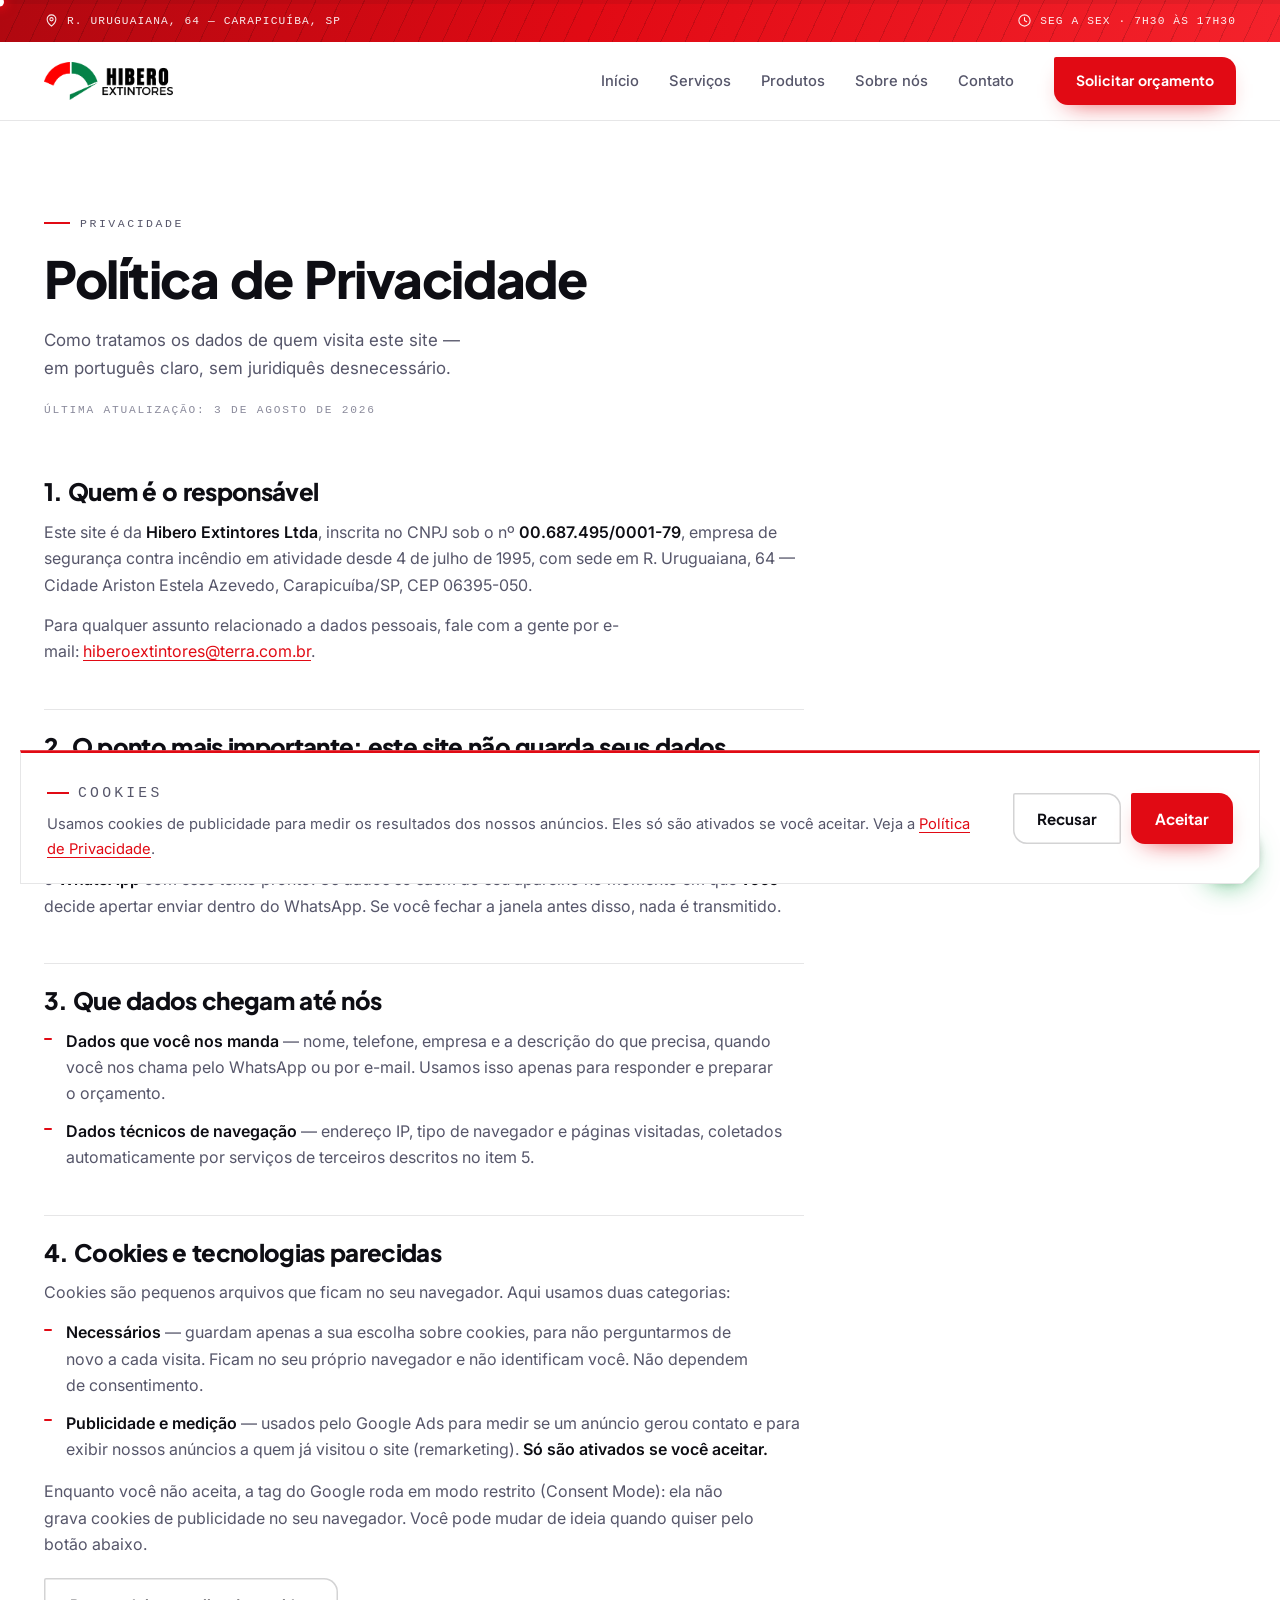
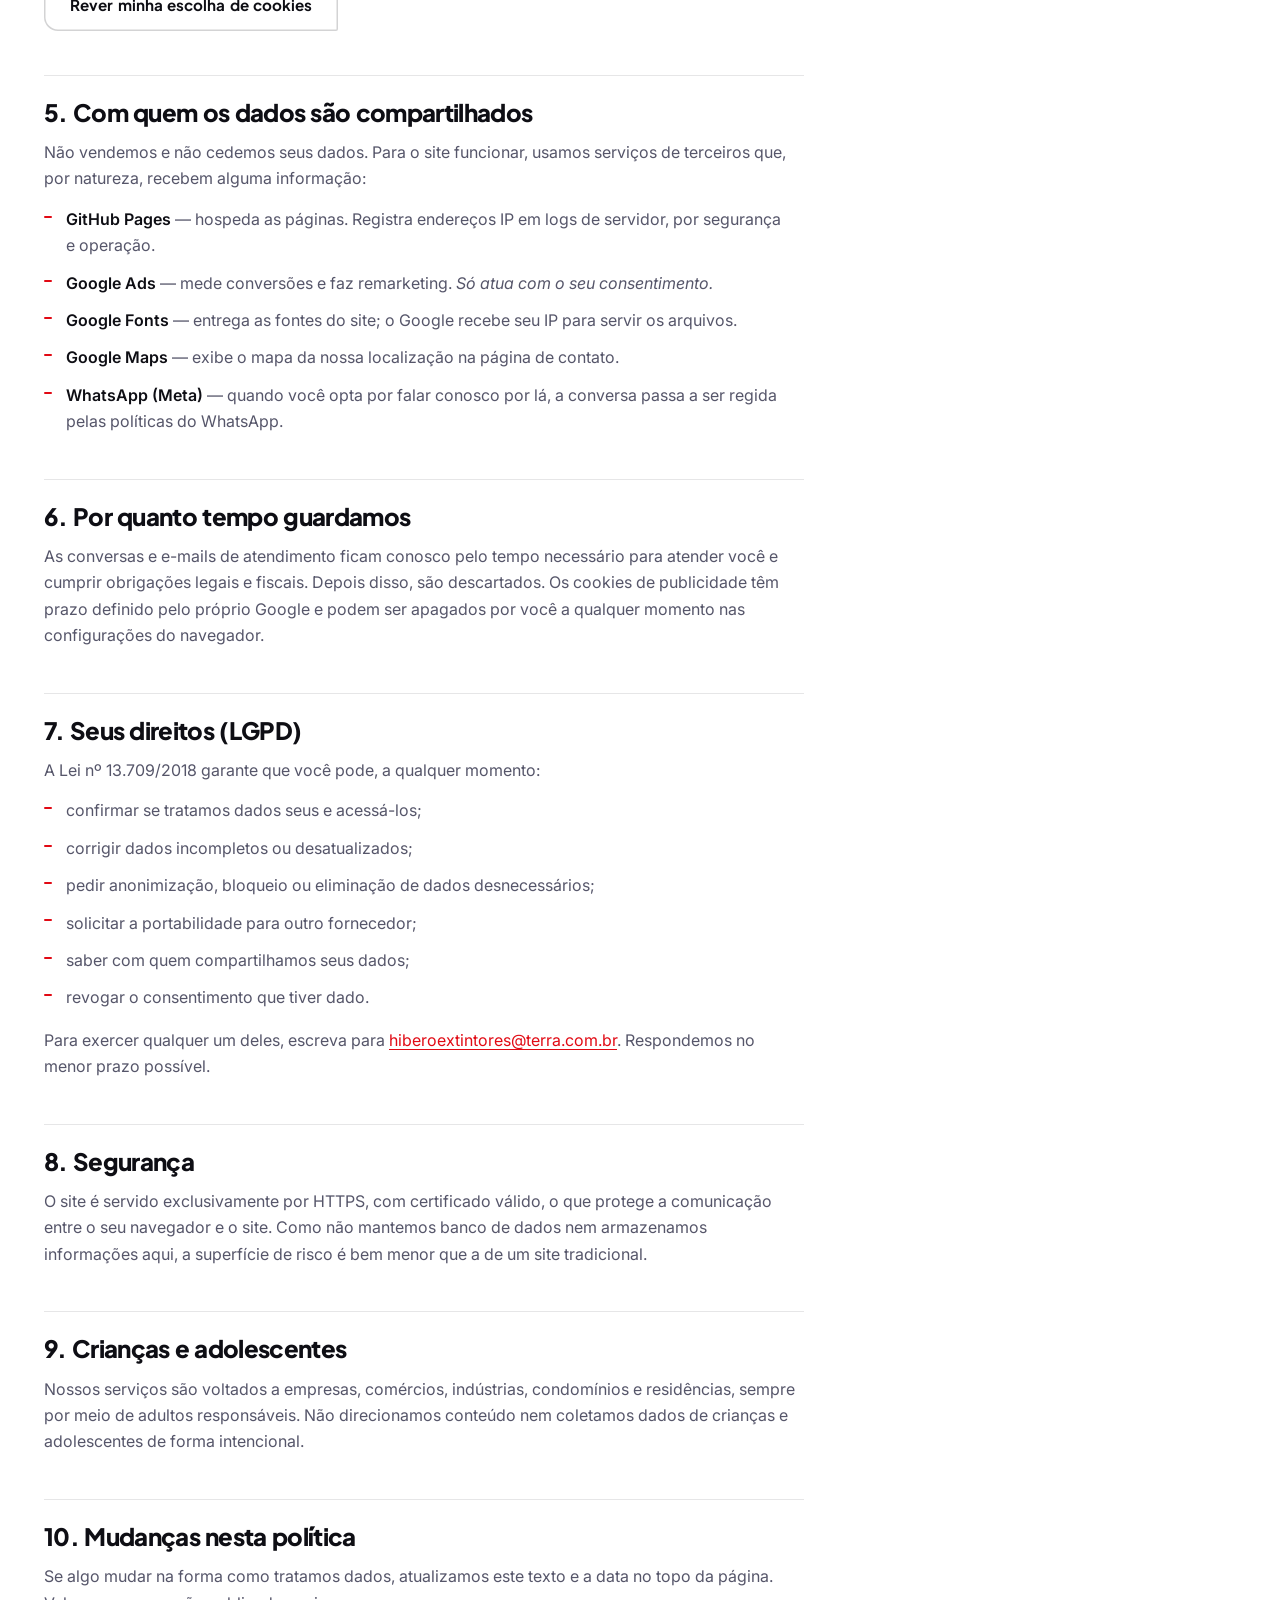
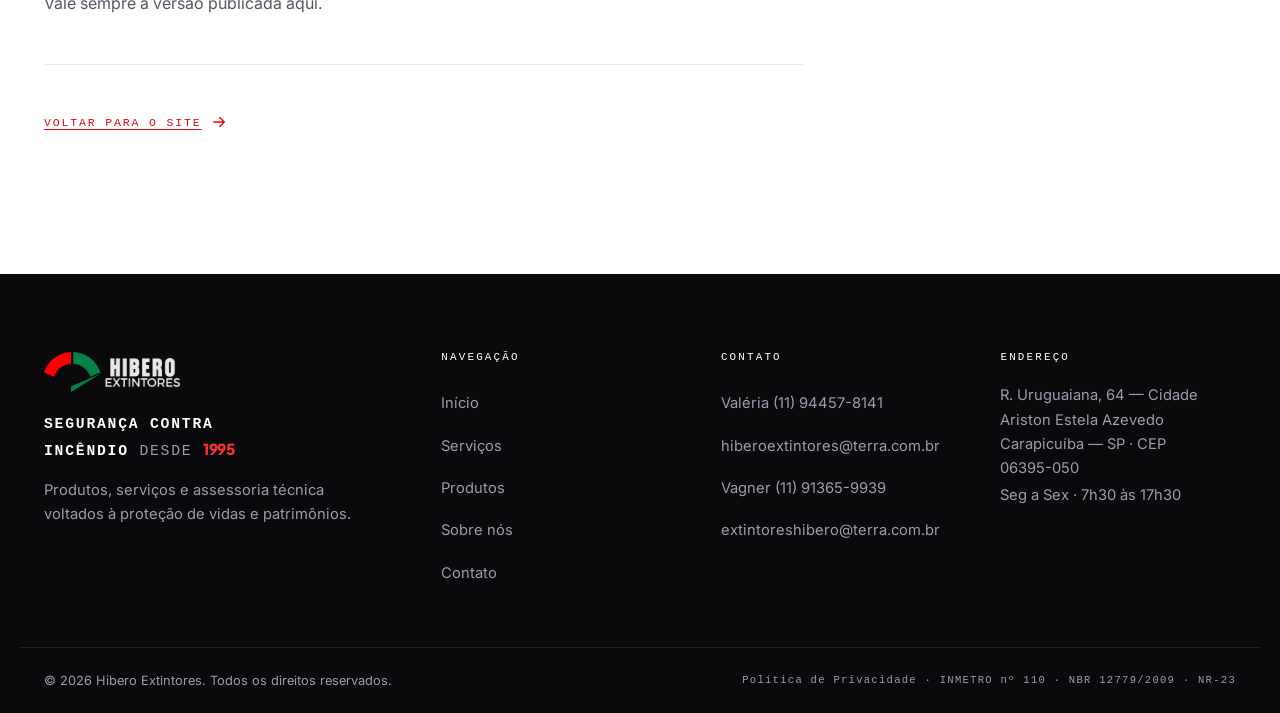
==== commit 7002ffcd: "CNPJ confirmado e endereco corrigido (municipio Carapicuiba + CEP) Co-Authored-By: Claude Opus 5 <no" ====
--- a/politica-de-privacidade.html
+++ b/politica-de-privacidade.html
@@ -55,7 +55,7 @@
   <div class="wrap topbar__in">
     <a class="topbar__item" href="index.html#contato">
       <svg viewBox="0 0 24 24" aria-hidden="true"><path d="M12 21s7-5.6 7-11a7 7 0 1 0-14 0c0 5.4 7 11 7 11Z"/><circle cx="12" cy="10" r="2.6"/></svg>
-      R. Uruguaiana, 64 — Cidade Ariston, SP
+      R. Uruguaiana, 64 — Carapicuíba, SP
     </a>
     <div class="topbar__right">
       <span class="topbar__item topbar__hours">
@@ -99,8 +99,7 @@
       <div class="legal__body">
 
         <h2>1. Quem é o responsável</h2>
-        <p>Este site é da <b>Hibero Extintores</b>, empresa de segurança contra incêndio que atua desde 1995, com endereço em R. Uruguaiana, 64 — Cidade Ariston Estela Azevedo, São Paulo/SP.</p>
-        <!-- TODO cliente: incluir o CNPJ aqui quando for informado. -->
+        <p>Este site é da <b>Hibero Extintores Ltda</b>, inscrita no CNPJ sob o nº <b>00.687.495/0001-79</b>, empresa de segurança contra incêndio em atividade desde 4 de julho de 1995, com sede em R. Uruguaiana, 64 — Cidade Ariston Estela Azevedo, Carapicuíba/SP, CEP 06395-050.</p>
         <p>Para qualquer assunto relacionado a dados pessoais, fale com a gente por e-mail: <a href="mailto:hiberoextintores@terra.com.br">hiberoextintores@terra.com.br</a>.</p>
 
         <h2>2. O ponto mais importante: este site não guarda seus dados</h2>
@@ -189,7 +188,7 @@
 
     <div class="ftr__col">
       <h4>Endereço</h4>
-      <p>R. Uruguaiana, 64<br>Cidade Ariston Estela Azevedo — SP</p>
+      <p>R. Uruguaiana, 64 — Cidade Ariston Estela Azevedo<br>Carapicuíba — SP · CEP 06395-050</p>
       <p>Seg a Sex · 7h30 às 17h30</p>
     </div>
   </div>
